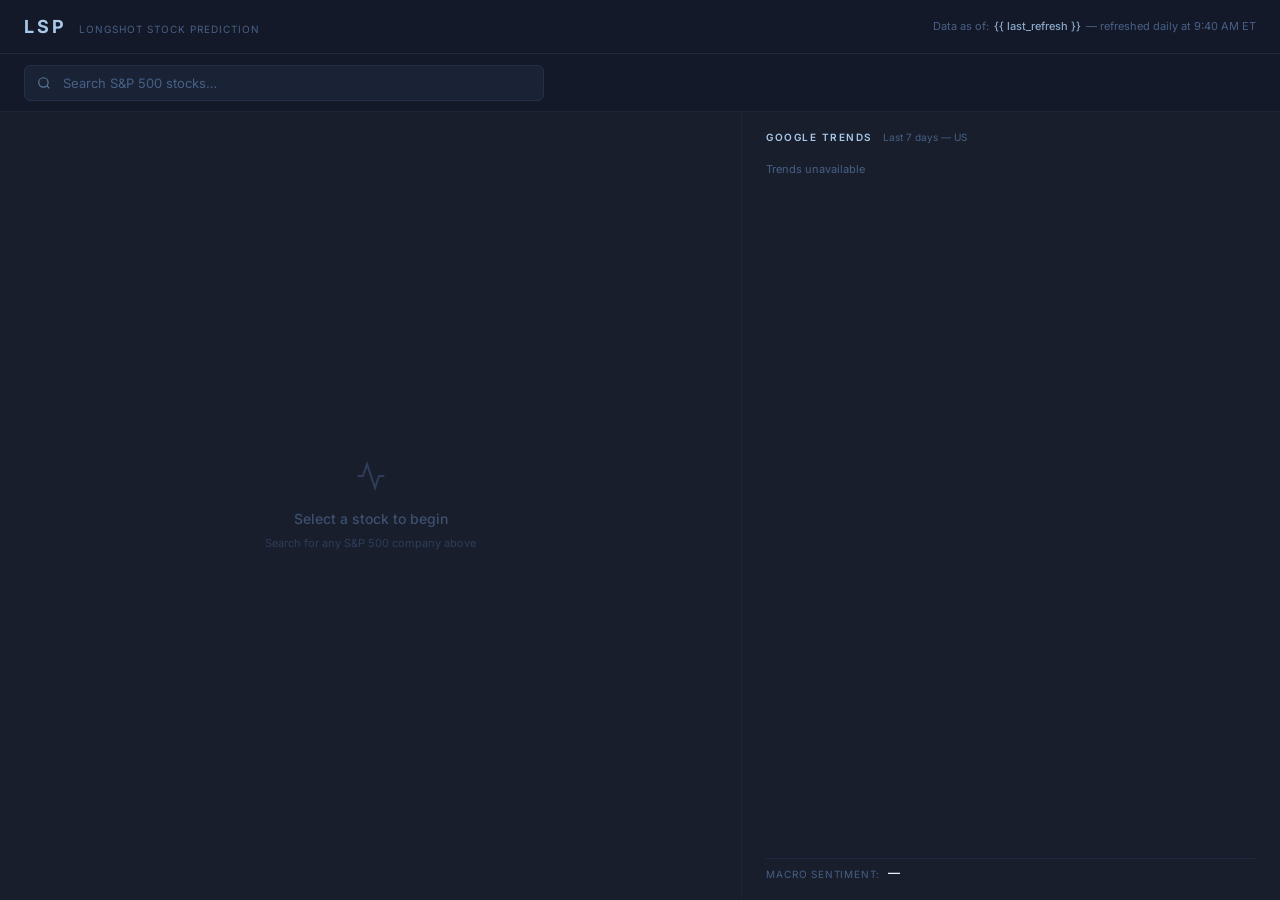
==== templates/index.html @ c3c9ccf7 "Lighten UI theme, show trend relative-frequency %, add 1-week signal lookback 1. Color scheme — repl" ====
<!DOCTYPE html>
<html lang="en">
<head>
  <meta charset="UTF-8" />
  <meta name="viewport" content="width=device-width, initial-scale=1.0" />
  <title>LSP — Longshot Stock Prediction</title>
  <link rel="preconnect" href="https://fonts.googleapis.com" />
  <link rel="preconnect" href="https://fonts.gstatic.com" crossorigin />
  <link href="https://fonts.googleapis.com/css2?family=Inter:wght@300;400;500;600;700&display=swap" rel="stylesheet" />
  <link rel="stylesheet" href="/static/css/style.css" />
</head>
<body>

  <!-- ── Header ──────────────────────────────────────────────────────────── -->
  <header class="header">
    <div class="header-left">
      <span class="logo">LSP</span>
      <span class="logo-sub">Longshot Stock Prediction</span>
    </div>
    <div class="header-right">
      <span class="refresh-label">Data as of:</span>
      <span class="refresh-time" id="refresh-time">{{ last_refresh }}</span>
      <span class="refresh-note">— refreshed daily at 9:40 AM ET</span>
    </div>
  </header>

  <!-- ── Stock Selector ──────────────────────────────────────────────────── -->
  <div class="selector-bar">
    <div class="search-wrapper" id="search-wrapper">
      <div class="search-icon">
        <svg width="14" height="14" viewBox="0 0 24 24" fill="none" stroke="currentColor" stroke-width="2">
          <circle cx="11" cy="11" r="8"/><line x1="21" y1="21" x2="16.65" y2="16.65"/>
        </svg>
      </div>
      <input
        type="text"
        id="stock-input"
        class="stock-input"
        placeholder="Search S&amp;P 500 stocks by ticker or name…"
        autocomplete="off"
        spellcheck="false"
      />
      <div class="input-spinner hidden" id="input-spinner">
        <div class="spinner-ring"></div>
      </div>
      <div class="dropdown" id="dropdown"></div>
    </div>
  </div>

  <!-- ── Main Content Grid ───────────────────────────────────────────────── -->
  <main class="content-grid">

    <!-- Left: Stock Panel -->
    <section class="stock-panel" id="stock-panel">

      <!-- Empty state -->
      <div class="empty-state" id="empty-state">
        <div class="empty-icon">
          <svg width="32" height="32" viewBox="0 0 24 24" fill="none" stroke="#2E3D5A" stroke-width="1.5">
            <polyline points="22 12 18 12 15 21 9 3 6 12 2 12"/>
          </svg>
        </div>
        <p class="empty-title">Select a stock to begin</p>
        <p class="empty-sub">Search for any S&amp;P 500 company above</p>
      </div>

      <!-- Stock data (hidden until selection) -->
      <div class="stock-data hidden" id="stock-data">

        <!-- Stock header row -->
        <div class="stock-header">
          <div class="stock-identity">
            <span class="company-name" id="company-name">—</span>
            <span class="ticker-badge" id="ticker-badge">—</span>
            <span class="sector-tag" id="sector-tag"></span>
          </div>
          <div class="price-signal-group">
            <div class="current-price" id="current-price">—</div>
            <div class="signal-badge" id="signal-badge">—</div>
          </div>
        </div>

        <!-- Score bar -->
        <div class="score-bar-row" id="score-bar-row">
          <span class="score-label">Signal Score</span>
          <div class="score-track">
            <div class="score-fill" id="score-fill"></div>
          </div>
          <span class="score-value" id="score-value">0 / 5</span>
        </div>

        <!-- Signal explanation -->
        <p class="signal-explanation" id="signal-explanation"></p>

        <!-- Divider -->
        <div class="divider"></div>

        <!-- 10 Financial Metrics grid -->
        <div class="section-label">KEY METRICS — CURRENT VALUES</div>
        <div class="metrics-grid">
          <div class="metric-card">
            <div class="metric-label">P/E Ratio</div>
            <div class="metric-value" id="m-pe">—</div>
            <div class="metric-context">Trailing 12-month earnings multiple</div>
          </div>
          <div class="metric-card">
            <div class="metric-label">EPS (TTM)</div>
            <div class="metric-value" id="m-eps">—</div>
            <div class="metric-context">Earnings per share, trailing 12 months</div>
          </div>
          <div class="metric-card">
            <div class="metric-label">Market Cap</div>
            <div class="metric-value" id="m-mktcap">—</div>
            <div class="metric-context">Total market capitalisation</div>
          </div>
          <div class="metric-card">
            <div class="metric-label">Revenue (TTM)</div>
            <div class="metric-value" id="m-revenue">—</div>
            <div class="metric-context">Total sales, trailing 12 months</div>
          </div>
          <div class="metric-card">
            <div class="metric-label">Gross Margin</div>
            <div class="metric-value" id="m-grossmargin">—</div>
            <div class="metric-context">Revenue minus cost of goods sold</div>
          </div>
          <div class="metric-card">
            <div class="metric-label">Debt / Equity</div>
            <div class="metric-value" id="m-de">—</div>
            <div class="metric-context">Total debt relative to equity; &gt;2× is high</div>
          </div>
          <div class="metric-card">
            <div class="metric-label">ROE</div>
            <div class="metric-value" id="m-roe">—</div>
            <div class="metric-context">Return on equity; &gt;15% is strong</div>
          </div>
          <div class="metric-card">
            <div class="metric-label">P/B Ratio</div>
            <div class="metric-value" id="m-pb">—</div>
            <div class="metric-context">Price relative to book value per share</div>
          </div>
          <div class="metric-card metric-wide">
            <div class="metric-label">52-Week Range <span class="metric-range-current" id="m-52w-label"></span></div>
            <div class="metric-value" id="m-52w">—</div>
            <div class="metric-range-bar"><div class="range-fill" id="m-52w-fill" style="width:0%"></div></div>
          </div>
          <div class="metric-card">
            <div class="metric-label">Dividend Yield</div>
            <div class="metric-value" id="m-divyield">—</div>
            <div class="metric-context">Annual dividend as % of share price</div>
          </div>
        </div>

        <!-- Signal detail row -->
        <div class="votes-row" id="votes-row"></div>

        <!-- Divider -->
        <div class="divider"></div>

        <!-- 1-Week Lookback -->
        <div class="section-label">1-WEEK LOOKBACK — SIGNAL VS OUTCOME</div>
        <div class="history-list" id="history-list">
          <div class="history-loading">
            <div class="spinner-ring"></div>
          </div>
        </div>

      </div>

      <!-- Loading overlay -->
      <div class="stock-loading hidden" id="stock-loading">
        <div class="spinner-ring large"></div>
        <span>Fetching market data…</span>
      </div>

    </section>

    <!-- Right: Google Trends Panel -->
    <section class="trends-panel">
      <div class="trends-header">
        <span class="trends-title">GOOGLE TRENDS</span>
        <span class="trends-window">Last 7 days — US</span>
      </div>

      <div id="trends-list">
        <!-- Skeleton placeholders while loading -->
        <div class="trend-skeleton" id="trends-skeleton">
          <div class="skeleton-row" style="--w:72%"></div>
          <div class="skeleton-row" style="--w:65%"></div>
          <div class="skeleton-row" style="--w:58%"></div>
          <div class="skeleton-row" style="--w:53%"></div>
          <div class="skeleton-row" style="--w:47%"></div>
          <div class="skeleton-row" style="--w:42%"></div>
          <div class="skeleton-row" style="--w:38%"></div>
          <div class="skeleton-row" style="--w:33%"></div>
          <div class="skeleton-row" style="--w:28%"></div>
          <div class="skeleton-row" style="--w:22%"></div>
        </div>
      </div>

      <div class="trends-footer">
        <span class="macro-label">Macro sentiment:</span>
        <span class="macro-vote" id="macro-vote">—</span>
      </div>
    </section>

  </main>

  <script src="/static/js/app.js"></script>
</body>
</html>
---- static/css/style.css ----
/* ═══════════════════════════════════════════════════════════════════════════
   LSP — Longshot Stock Prediction
   Design: Bloomberg meets Apple — elegant, minimal, professional
   Palette: #181E2C (bg) · #E8F0FA (text) · #A8C8E8 (accent)
   ═══════════════════════════════════════════════════════════════════════════ */

/* ── Reset & Base ─────────────────────────────────────────────────────────── */
*, *::before, *::after { box-sizing: border-box; margin: 0; padding: 0; }

html, body {
  height: 100%;
  overflow: hidden;
  background: #181E2C;
  color: #E8F0FA;
  font-family: 'Inter', -apple-system, BlinkMacSystemFont, 'Segoe UI', sans-serif;
  font-size: 13px;
  line-height: 1.4;
  -webkit-font-smoothing: antialiased;
}

/* ── Layout shell ─────────────────────────────────────────────────────────── */
body {
  display: flex;
  flex-direction: column;
}

/* ── Header ───────────────────────────────────────────────────────────────── */
.header {
  flex-shrink: 0;
  height: 54px;
  background: #141929;
  border-bottom: 1px solid #202A40;
  display: flex;
  align-items: center;
  justify-content: space-between;
  padding: 0 24px;
  z-index: 100;
}

.header-left {
  display: flex;
  align-items: baseline;
  gap: 12px;
}

.logo {
  font-size: 18px;
  font-weight: 700;
  color: #A8C8E8;
  letter-spacing: 3px;
  text-transform: uppercase;
}

.logo-sub {
  font-size: 10px;
  font-weight: 400;
  color: #476085;
  letter-spacing: 1px;
  text-transform: uppercase;
}

.header-right {
  display: flex;
  align-items: center;
  gap: 5px;
  font-size: 11px;
  color: #5A7898;
}

.refresh-label { color: #476085; }
.refresh-time  { color: #8AA8C8; font-weight: 500; }
.refresh-note  { color: #476085; }

/* ── Selector bar ─────────────────────────────────────────────────────────── */
.selector-bar {
  flex-shrink: 0;
  height: 58px;
  background: #141929;
  border-bottom: 1px solid #1C2538;
  display: flex;
  align-items: center;
  padding: 0 24px;
}

/* ── Search / dropdown ────────────────────────────────────────────────────── */
.search-wrapper {
  position: relative;
  width: 100%;
  max-width: 520px;
}

.search-icon {
  position: absolute;
  left: 13px;
  top: 50%;
  transform: translateY(-50%);
  color: #5A7898;
  pointer-events: none;
  display: flex;
}

.stock-input {
  width: 100%;
  height: 36px;
  background: #1A2236;
  border: 1px solid #252F47;
  border-radius: 6px;
  color: #E8F0FA;
  font-family: inherit;
  font-size: 13px;
  padding: 0 40px 0 38px;
  outline: none;
  transition: border-color 0.15s;
}

.stock-input::placeholder { color: #476085; }
.stock-input:focus { border-color: #A8C8E8; }

.input-spinner {
  position: absolute;
  right: 12px;
  top: 50%;
  transform: translateY(-50%);
}

.dropdown {
  position: absolute;
  top: calc(100% + 4px);
  left: 0;
  right: 0;
  background: #1A2236;
  border: 1px solid #252F47;
  border-radius: 6px;
  max-height: 280px;
  overflow-y: auto;
  z-index: 200;
  box-shadow: 0 8px 32px rgba(0, 0, 0, 0.5);
}

.dropdown:empty { display: none; }

.dropdown-item {
  display: flex;
  align-items: center;
  gap: 12px;
  padding: 10px 14px;
  cursor: pointer;
  transition: background 0.1s;
}

.dropdown-item:hover,
.dropdown-item.focused { background: #202A42; }

.dropdown-ticker {
  font-size: 12px;
  font-weight: 600;
  color: #A8C8E8;
  width: 52px;
  flex-shrink: 0;
  font-family: 'SF Mono', 'Fira Code', monospace;
}

.dropdown-company {
  font-size: 12px;
  color: #A0BEDB;
  white-space: nowrap;
  overflow: hidden;
  text-overflow: ellipsis;
}

.dropdown-sector {
  margin-left: auto;
  font-size: 10px;
  color: #5A7898;
  white-space: nowrap;
  flex-shrink: 0;
}

.dropdown-no-results {
  padding: 14px;
  color: #5A7898;
  font-size: 12px;
  text-align: center;
}

/* ── Content grid ─────────────────────────────────────────────────────────── */
.content-grid {
  flex: 1;
  display: grid;
  grid-template-columns: 58fr 42fr;
  overflow: hidden;
  min-height: 0;
}

/* ── Stock panel ──────────────────────────────────────────────────────────── */
.stock-panel {
  border-right: 1px solid #1C2538;
  padding: 18px 24px;
  display: flex;
  flex-direction: column;
  gap: 14px;
  overflow: hidden;
  position: relative;
}

/* Empty state */
.empty-state {
  flex: 1;
  display: flex;
  flex-direction: column;
  align-items: center;
  justify-content: center;
  gap: 8px;
  color: #2E3D5A;
}

.empty-icon { margin-bottom: 4px; }

.empty-title {
  font-size: 14px;
  font-weight: 500;
  color: #3D5070;
}

.empty-sub {
  font-size: 11px;
  color: #2E3D5A;
}

/* Stock data — scrollable so history fits */
.stock-data {
  display: flex;
  flex-direction: column;
  gap: 14px;
  flex: 1;
  min-height: 0;
  overflow-y: auto;
  padding-right: 4px;
}

/* Stock header */
.stock-header {
  display: flex;
  align-items: flex-start;
  justify-content: space-between;
  gap: 16px;
}

.stock-identity {
  display: flex;
  align-items: center;
  gap: 10px;
  flex-wrap: wrap;
}

.company-name {
  font-size: 15px;
  font-weight: 600;
  color: #E8F0FA;
}

.ticker-badge {
  font-size: 11px;
  font-weight: 600;
  font-family: 'SF Mono', 'Fira Code', monospace;
  color: #A8C8E8;
  background: rgba(168, 200, 232, 0.12);
  border: 1px solid rgba(168, 200, 232, 0.25);
  padding: 2px 8px;
  border-radius: 3px;
  letter-spacing: 0.5px;
}

.sector-tag {
  font-size: 10px;
  color: #5A7898;
  text-transform: uppercase;
  letter-spacing: 0.5px;
}

.price-signal-group {
  display: flex;
  flex-direction: column;
  align-items: flex-end;
  gap: 8px;
  flex-shrink: 0;
}

.current-price {
  font-size: 22px;
  font-weight: 300;
  color: #E8F0FA;
  letter-spacing: -0.5px;
  font-variant-numeric: tabular-nums;
}

/* Signal badge — the hero element */
.signal-badge {
  display: inline-block;
  padding: 6px 22px;
  border-radius: 4px;
  font-size: 15px;
  font-weight: 700;
  letter-spacing: 2px;
  text-transform: uppercase;
  min-width: 90px;
  text-align: center;
  transition: background 0.2s, color 0.2s;
}

.signal-buy  { background: #00C853; color: #0A0A0A; }
.signal-hold { background: #FFB300; color: #0A0A0A; }
.signal-sell { background: #FF1744; color: #FFFFFF; }
.signal-none { background: #252F47; color: #6A8AAA; }

/* Score bar */
.score-bar-row {
  display: flex;
  align-items: center;
  gap: 10px;
}

.score-label {
  font-size: 10px;
  text-transform: uppercase;
  letter-spacing: 0.8px;
  color: #5A7898;
  flex-shrink: 0;
  width: 84px;
}

.score-track {
  flex: 1;
  height: 4px;
  background: #202A42;
  border-radius: 2px;
  overflow: hidden;
}

.score-fill {
  height: 100%;
  border-radius: 2px;
  width: 0%;
  transition: width 0.5s ease, background 0.3s;
}

.score-value {
  font-size: 11px;
  color: #6A8AAA;
  font-variant-numeric: tabular-nums;
  width: 36px;
  text-align: right;
}

/* Signal explanation */
.signal-explanation {
  font-size: 11px;
  color: #8AA8C8;
  line-height: 1.65;
  padding: 9px 12px;
  background: #141929;
  border: 1px solid #1C2840;
  border-radius: 5px;
  font-style: italic;
}

.signal-explanation:empty { display: none; }

/* Divider */
.divider {
  height: 1px;
  background: #1E2840;
}

/* Section label */
.section-label {
  font-size: 9px;
  font-weight: 600;
  letter-spacing: 1.5px;
  color: #476085;
  text-transform: uppercase;
}

/* Metrics grid */
.metrics-grid {
  display: grid;
  grid-template-columns: 1fr 1fr;
  gap: 6px;
}

.metric-card {
  background: #1C2438;
  border: 1px solid #252F47;
  border-radius: 5px;
  padding: 9px 12px;
  transition: border-color 0.15s;
}

.metric-card:hover { border-color: #2E3D58; }

.metric-wide {
  grid-column: span 1;
}

.metric-label {
  font-size: 9px;
  text-transform: uppercase;
  letter-spacing: 0.8px;
  color: #5A7898;
  margin-bottom: 3px;
}

.metric-value {
  font-size: 14px;
  font-weight: 500;
  color: #D4E4F5;
  font-variant-numeric: tabular-nums;
}

.metric-value.positive { color: #00C853; }
.metric-value.negative { color: #FF4444; }
.metric-value.na       { color: #3D5070; font-weight: 400; }

.metric-context {
  font-size: 9px;
  color: #354A66;
  margin-top: 3px;
  line-height: 1.3;
}

.metric-range-current {
  font-size: 9px;
  color: #A8C8E8;
  font-weight: 400;
  letter-spacing: 0;
  margin-left: 4px;
  text-transform: none;
}

/* 52-week range mini bar */
.metric-range-bar {
  height: 3px;
  background: #1E2840;
  border-radius: 2px;
  margin-top: 6px;
  position: relative;
  overflow: visible;
}

.range-fill {
  height: 3px;
  background: linear-gradient(to right, #2A4A6A, #A8C8E8);
  border-radius: 2px;
  width: 0%;
  transition: width 0.6s ease;
  position: relative;
}

.range-fill::after {
  content: '';
  position: absolute;
  right: -4px;
  top: -3px;
  width: 9px;
  height: 9px;
  background: #A8C8E8;
  border-radius: 50%;
  box-shadow: 0 0 4px rgba(168, 200, 232, 0.5);
}

/* Votes row */
.votes-row {
  display: flex;
  gap: 8px;
  flex-wrap: wrap;
  margin-top: -4px;
}

.vote-chip {
  font-size: 10px;
  padding: 3px 9px;
  border-radius: 20px;
  border: 1px solid;
  font-weight: 500;
  letter-spacing: 0.3px;
}

.vote-up   { color: #00C853; border-color: rgba(0,200,83,0.3);  background: rgba(0,200,83,0.06);  }
.vote-down { color: #FF4444; border-color: rgba(255,68,68,0.3); background: rgba(255,68,68,0.06); }
.vote-flat { color: #5A7898; border-color: #252F47;             background: #1C2438;               }

/* Stock loading overlay */
.stock-loading {
  position: absolute;
  inset: 0;
  background: rgba(24,30,44,0.88);
  display: flex;
  flex-direction: column;
  align-items: center;
  justify-content: center;
  gap: 12px;
  font-size: 12px;
  color: #5A7898;
  z-index: 10;
}

/* ── 1-Week Lookback ──────────────────────────────────────────────────────── */
.history-list {
  display: flex;
  flex-direction: column;
  gap: 4px;
}

.history-item {
  display: flex;
  align-items: center;
  gap: 10px;
  padding: 7px 11px;
  background: #1C2438;
  border: 1px solid #252F47;
  border-radius: 4px;
  font-size: 11px;
}

.hist-date {
  color: #7A9ABB;
  width: 96px;
  flex-shrink: 0;
  font-variant-numeric: tabular-nums;
}

.hist-signal {
  font-size: 9px;
  font-weight: 700;
  letter-spacing: 1px;
  padding: 2px 7px;
  border-radius: 3px;
  width: 44px;
  text-align: center;
  flex-shrink: 0;
}

.hist-return {
  font-variant-numeric: tabular-nums;
  font-size: 11px;
  width: 58px;
  text-align: right;
  flex-shrink: 0;
}

.hist-result {
  margin-left: auto;
  font-size: 10px;
  font-weight: 600;
  padding: 2px 8px;
  border-radius: 3px;
  white-space: nowrap;
}

.hist-result.win  { color: #00C853; background: rgba(0,200,83,0.08); }
.hist-result.loss { color: #FF4444; background: rgba(255,68,68,0.08); }
.hist-result.hold { color: #5A7898; }

.history-empty {
  color: #476085;
  font-size: 11px;
  padding: 6px 0;
  text-align: center;
}

.history-loading {
  display: flex;
  justify-content: center;
  padding: 14px;
}

/* ── Google Trends panel ──────────────────────────────────────────────────── */
.trends-panel {
  display: flex;
  flex-direction: column;
  padding: 18px 24px;
  overflow: hidden;
  gap: 10px;
}

.trends-header {
  display: flex;
  align-items: baseline;
  gap: 10px;
  flex-shrink: 0;
}

.trends-title {
  font-size: 10px;
  font-weight: 600;
  letter-spacing: 1.5px;
  color: #A8C8E8;
  text-transform: uppercase;
}

.trends-window {
  font-size: 10px;
  color: #476085;
}

#trends-list {
  flex: 1;
  display: flex;
  flex-direction: column;
  gap: 6px;
  overflow: hidden;
}

.trend-item {
  display: flex;
  align-items: center;
  gap: 10px;
  flex-shrink: 0;
}

.trend-rank {
  font-size: 10px;
  color: #476085;
  width: 14px;
  text-align: right;
  flex-shrink: 0;
  font-variant-numeric: tabular-nums;
}

.trend-term {
  font-size: 12px;
  color: #AABEDB;
  width: 130px;
  flex-shrink: 0;
  white-space: nowrap;
  overflow: hidden;
  text-overflow: ellipsis;
}

.trend-bar-wrap {
  flex: 1;
  height: 3px;
  background: #1E2840;
  border-radius: 2px;
  overflow: hidden;
}

.trend-bar {
  height: 100%;
  background: #A8C8E8;
  border-radius: 2px;
  width: 0%;
  transition: width 0.7s cubic-bezier(0.4, 0, 0.2, 1);
}

/* Color-code high-scoring terms */
.trend-bar.high   { background: #A8C8E8; }
.trend-bar.medium { background: #7AA8C8; }
.trend-bar.low    { background: #3A5A7A; }

.trend-badge {
  font-size: 8px;
  font-weight: 700;
  letter-spacing: 0.5px;
  padding: 2px 5px;
  border-radius: 3px;
  flex-shrink: 0;
  text-transform: uppercase;
  width: 28px;
  text-align: center;
}

.trend-badge.hot {
  background: rgba(0, 200, 83, 0.12);
  color: #00C853;
  border: 1px solid rgba(0, 200, 83, 0.25);
}

.trend-badge.warm {
  background: transparent;
  color: #5A7898;
  border: 1px solid transparent;
}

.trend-badge.not {
  background: #1C2438;
  color: #354A66;
  border: 1px solid #252F47;
}

.trend-score {
  font-size: 11px;
  color: #5A7898;
  width: 34px;
  text-align: right;
  flex-shrink: 0;
  font-variant-numeric: tabular-nums;
}

.trends-footer {
  display: flex;
  align-items: center;
  gap: 8px;
  padding-top: 6px;
  border-top: 1px solid #1E2840;
  flex-shrink: 0;
}

.macro-label {
  font-size: 10px;
  text-transform: uppercase;
  letter-spacing: 0.8px;
  color: #476085;
}

.macro-vote {
  font-size: 12px;
  font-weight: 600;
  letter-spacing: 0.5px;
}

.macro-vote.bullish { color: #00C853; }
.macro-vote.bearish { color: #FF4444; }
.macro-vote.neutral { color: #6A8AAA; }

/* ── Skeleton loaders ─────────────────────────────────────────────────────── */
.trend-skeleton {
  display: flex;
  flex-direction: column;
  gap: 10px;
}

.skeleton-row {
  height: 12px;
  background: linear-gradient(90deg, #1C2438 25%, #252F47 50%, #1C2438 75%);
  background-size: 200% 100%;
  border-radius: 2px;
  width: var(--w, 60%);
  animation: shimmer 1.5s infinite;
}

@keyframes shimmer {
  0%   { background-position: 200% 0; }
  100% { background-position: -200% 0; }
}

/* ── Spinner ──────────────────────────────────────────────────────────────── */
.spinner-ring {
  width: 14px;
  height: 14px;
  border: 2px solid #252F47;
  border-top-color: #A8C8E8;
  border-radius: 50%;
  animation: spin 0.7s linear infinite;
}

.spinner-ring.large {
  width: 28px;
  height: 28px;
  border-width: 2.5px;
}

@keyframes spin {
  to { transform: rotate(360deg); }
}

/* ── Utility ──────────────────────────────────────────────────────────────── */
.hidden { display: none !important; }

/* Colour helpers used in JS */
.positive { color: #00C853; }
.negative { color: #FF4444; }

/* ── Scrollbar styling ────────────────────────────────────────────────────── */
::-webkit-scrollbar { width: 4px; }
::-webkit-scrollbar-track { background: transparent; }
::-webkit-scrollbar-thumb { background: #252F47; border-radius: 2px; }
::-webkit-scrollbar-thumb:hover { background: #2E3D58; }

/* ── Responsive (tablet / narrow) ────────────────────────────────────────── */
@media (max-width: 900px) {
  html, body { overflow: auto; }

  .content-grid {
    grid-template-columns: 1fr;
    overflow: visible;
  }

  .stock-panel { border-right: none; border-bottom: 1px solid #1C2538; }

  .header-right .refresh-note { display: none; }
  .logo-sub { display: none; }
}
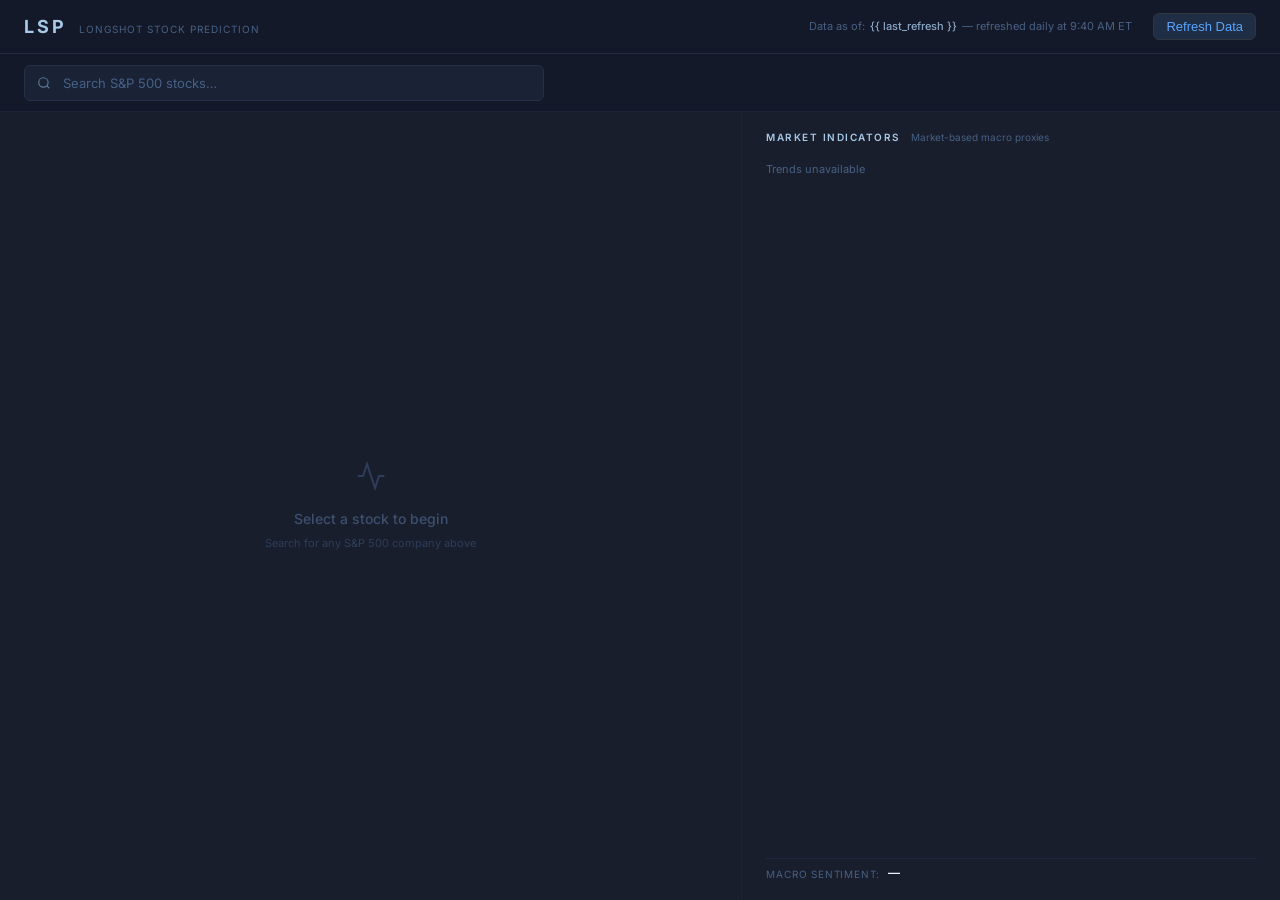
==== commit 4a7bb4e0: "Replace pytrends with yfinance market proxies for macro indicators pytrends is blocked by Google on " ====
--- a/templates/index.html
+++ b/templates/index.html
@@ -21,6 +21,7 @@
       <span class="refresh-label">Data as of:</span>
       <span class="refresh-time" id="refresh-time">{{ last_refresh }}</span>
       <span class="refresh-note">— refreshed daily at 9:40 AM ET</span>
+      <button id="refresh-btn" onclick="triggerRefresh()" style="margin-left:16px;padding:5px 12px;background:#1f2d45;color:#58a6ff;border:1px solid #30363d;border-radius:6px;cursor:pointer;font-size:13px;">Refresh Data</button>
     </div>
   </header>
 
@@ -177,8 +178,8 @@
     <!-- Right: Google Trends Panel -->
     <section class="trends-panel">
       <div class="trends-header">
-        <span class="trends-title">GOOGLE TRENDS</span>
-        <span class="trends-window">Last 7 days — US</span>
+        <span class="trends-title">MARKET INDICATORS</span>
+        <span class="trends-window">Market-based macro proxies</span>
       </div>
 
       <div id="trends-list">
@@ -206,5 +207,21 @@
   </main>
 
   <script src="/static/js/app.js"></script>
+  <script>
+    async function triggerRefresh() {
+      const btn = document.getElementById("refresh-btn");
+      btn.disabled = true;
+      btn.innerText = "Refreshing…";
+      try {
+        const r = await fetch("/api/refresh", { method: "POST" });
+        const data = await r.json();
+        btn.innerText = "Started! (takes ~2 min)";
+        setTimeout(() => { btn.disabled = false; btn.innerText = "Refresh Data"; }, 10000);
+      } catch (e) {
+        btn.innerText = "Error — try again";
+        setTimeout(() => { btn.disabled = false; btn.innerText = "Refresh Data"; }, 3000);
+      }
+    }
+  </script>
 </body>
 </html>
--- a/static/css/style.css
+++ b/static/css/style.css
@@ -511,6 +511,45 @@
   gap: 4px;
 }
 
+/* Column header row */
+.history-header {
+  display: flex;
+  align-items: center;
+  gap: 10px;
+  padding: 0 11px 6px 11px;
+  border-bottom: 1px solid #252F47;
+  margin-bottom: 2px;
+}
+
+.history-header .hist-date,
+.history-header .hist-signal-hdr,
+.history-header .hist-return-hdr,
+.history-header .hist-result-hdr {
+  font-size: 8px;
+  font-weight: 700;
+  letter-spacing: 1px;
+  color: #476085;
+  text-transform: uppercase;
+}
+
+.hist-signal-hdr {
+  width: 44px;
+  flex-shrink: 0;
+  text-align: center;
+}
+
+.hist-return-hdr {
+  width: 58px;
+  flex-shrink: 0;
+  text-align: right;
+}
+
+.hist-result-hdr {
+  margin-left: auto;
+  white-space: nowrap;
+}
+
+/* Data rows */
 .history-item {
   display: flex;
   align-items: center;
@@ -561,6 +600,27 @@
 .hist-result.loss { color: #FF4444; background: rgba(255,68,68,0.08); }
 .hist-result.hold { color: #5A7898; }
 
+/* Summary row */
+.history-summary {
+  display: flex;
+  align-items: center;
+  justify-content: space-between;
+  gap: 10px;
+  padding: 7px 11px;
+  margin-top: 2px;
+  background: #141929;
+  border: 1px solid #1C2840;
+  border-radius: 4px;
+}
+
+.history-summary-label {
+  font-size: 9px;
+  font-weight: 600;
+  letter-spacing: 0.5px;
+  color: #5A7898;
+  text-transform: uppercase;
+}
+
 .history-empty {
   color: #476085;
   font-size: 11px;
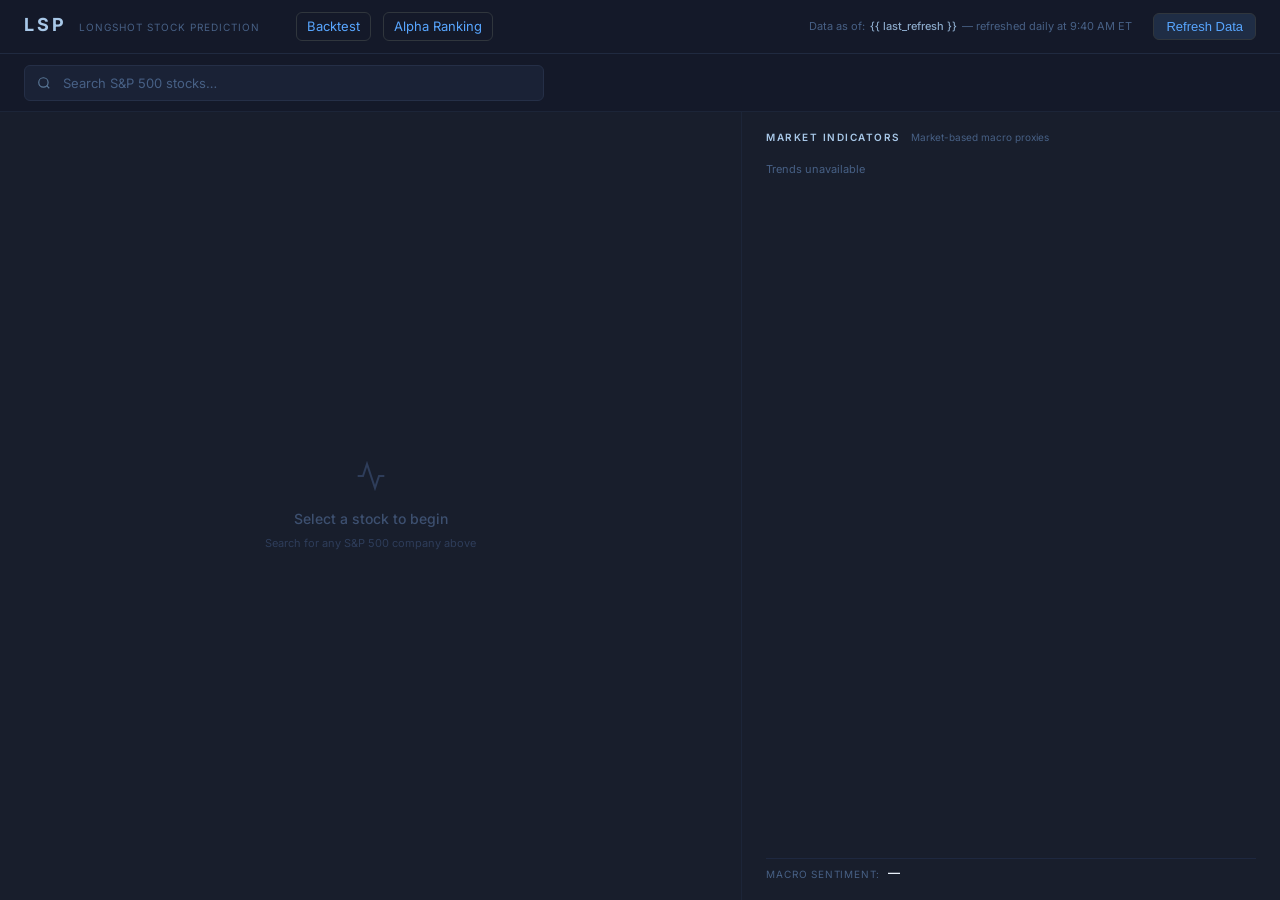
==== commit b752e645: "Add navigation links to backtest and drilldown pages - Header nav: Backtest and Alpha Ranking links " ====
--- a/templates/index.html
+++ b/templates/index.html
@@ -16,6 +16,10 @@
     <div class="header-left">
       <span class="logo">LSP</span>
       <span class="logo-sub">Longshot Stock Prediction</span>
+      <nav style="margin-left:24px;display:flex;gap:12px;align-items:center;">
+        <a href="/backtest" style="color:#58a6ff;font-size:13px;text-decoration:none;padding:4px 10px;border:1px solid #30363d;border-radius:6px;">Backtest</a>
+        <a href="/api/alpha" target="_blank" style="color:#58a6ff;font-size:13px;text-decoration:none;padding:4px 10px;border:1px solid #30363d;border-radius:6px;">Alpha Ranking</a>
+      </nav>
     </div>
     <div class="header-right">
       <span class="refresh-label">Data as of:</span>
@@ -153,6 +157,9 @@
 
         <!-- Signal detail row -->
         <div class="votes-row" id="votes-row"></div>
+
+        <!-- Depth links -->
+        <div id="depth-links" style="margin-top:10px;"></div>
 
         <!-- Divider -->
         <div class="divider"></div>
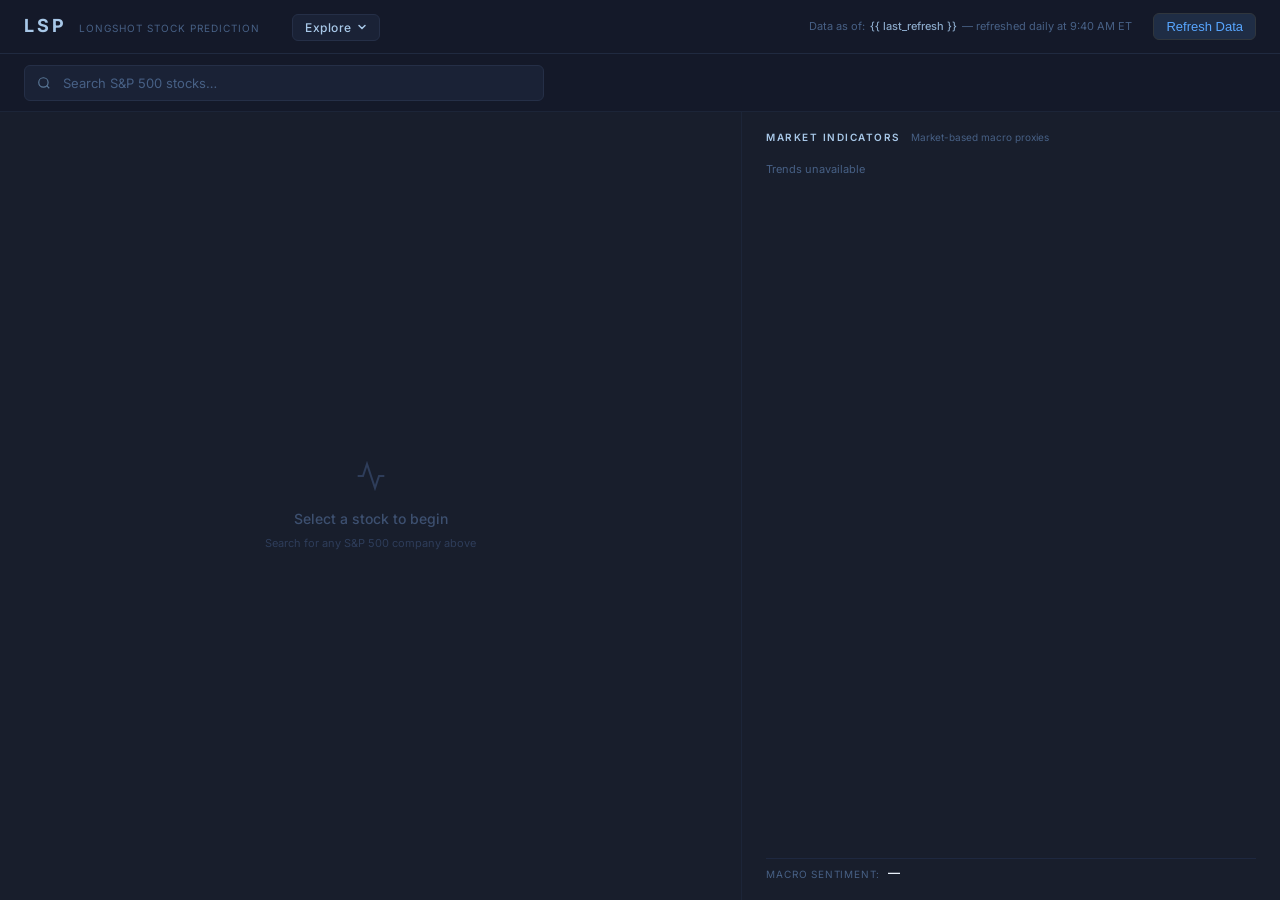
==== commit 5cdddc2e: "Replace nav links with Explore dropdown menu Backtest and Alpha Ranking now live under a styled drop" ====
--- a/templates/index.html
+++ b/templates/index.html
@@ -16,10 +16,30 @@
     <div class="header-left">
       <span class="logo">LSP</span>
       <span class="logo-sub">Longshot Stock Prediction</span>
-      <nav style="margin-left:24px;display:flex;gap:12px;align-items:center;">
-        <a href="/backtest" style="color:#58a6ff;font-size:13px;text-decoration:none;padding:4px 10px;border:1px solid #30363d;border-radius:6px;">Backtest</a>
-        <a href="/api/alpha" target="_blank" style="color:#58a6ff;font-size:13px;text-decoration:none;padding:4px 10px;border:1px solid #30363d;border-radius:6px;">Alpha Ranking</a>
-      </nav>
+      <div class="nav-dropdown" id="nav-dropdown">
+        <button class="nav-dropdown-btn" id="nav-dropdown-btn">
+          Explore
+          <svg width="10" height="10" viewBox="0 0 10 10" fill="none" style="margin-left:5px;">
+            <path d="M2 3.5L5 6.5L8 3.5" stroke="currentColor" stroke-width="1.5" stroke-linecap="round"/>
+          </svg>
+        </button>
+        <div class="nav-dropdown-menu" id="nav-dropdown-menu">
+          <a href="/backtest" class="nav-dropdown-item">
+            <span class="nav-item-icon">📈</span>
+            <span>
+              <div class="nav-item-title">Backtest</div>
+              <div class="nav-item-sub">1mo · 1yr · 5yr signal replay</div>
+            </span>
+          </a>
+          <a href="/api/alpha" target="_blank" class="nav-dropdown-item">
+            <span class="nav-item-icon">🏆</span>
+            <span>
+              <div class="nav-item-title">Alpha Ranking</div>
+              <div class="nav-item-sub">Top &amp; bottom 10 by 12-month alpha</div>
+            </span>
+          </a>
+        </div>
+      </div>
     </div>
     <div class="header-right">
       <span class="refresh-label">Data as of:</span>
@@ -215,6 +235,14 @@
 
   <script src="/static/js/app.js"></script>
   <script>
+    // Nav dropdown toggle
+    const navDropdown = document.getElementById('nav-dropdown');
+    document.getElementById('nav-dropdown-btn').addEventListener('click', (e) => {
+      e.stopPropagation();
+      navDropdown.classList.toggle('open');
+    });
+    document.addEventListener('click', () => navDropdown.classList.remove('open'));
+
     async function triggerRefresh() {
       const btn = document.getElementById("refresh-btn");
       btn.disabled = true;
--- a/static/css/style.css
+++ b/static/css/style.css
@@ -70,6 +70,79 @@
 .refresh-label { color: #476085; }
 .refresh-time  { color: #8AA8C8; font-weight: 500; }
 .refresh-note  { color: #476085; }
+
+/* ── Nav dropdown ─────────────────────────────────────────────────────────── */
+.nav-dropdown {
+  position: relative;
+  margin-left: 20px;
+}
+
+.nav-dropdown-btn {
+  display: flex;
+  align-items: center;
+  background: #1A2236;
+  border: 1px solid #252F47;
+  border-radius: 6px;
+  color: #A8C8E8;
+  font-family: inherit;
+  font-size: 12px;
+  font-weight: 500;
+  padding: 5px 12px;
+  cursor: pointer;
+  letter-spacing: 0.5px;
+  transition: border-color 0.15s, background 0.15s;
+  white-space: nowrap;
+}
+
+.nav-dropdown-btn:hover,
+.nav-dropdown.open .nav-dropdown-btn {
+  border-color: #A8C8E8;
+  background: #202A42;
+}
+
+.nav-dropdown-menu {
+  display: none;
+  position: absolute;
+  top: calc(100% + 6px);
+  left: 0;
+  min-width: 220px;
+  background: #1A2236;
+  border: 1px solid #252F47;
+  border-radius: 8px;
+  box-shadow: 0 8px 32px rgba(0,0,0,0.5);
+  z-index: 300;
+  overflow: hidden;
+}
+
+.nav-dropdown.open .nav-dropdown-menu {
+  display: block;
+}
+
+.nav-dropdown-item {
+  display: flex;
+  align-items: center;
+  gap: 12px;
+  padding: 12px 16px;
+  text-decoration: none;
+  color: #D4E4F5;
+  transition: background 0.1s;
+}
+
+.nav-dropdown-item:hover { background: #202A42; }
+
+.nav-item-icon { font-size: 18px; flex-shrink: 0; }
+
+.nav-item-title {
+  font-size: 13px;
+  font-weight: 500;
+  color: #E8F0FA;
+}
+
+.nav-item-sub {
+  font-size: 10px;
+  color: #5A7898;
+  margin-top: 2px;
+}
 
 /* ── Selector bar ─────────────────────────────────────────────────────────── */
 .selector-bar {
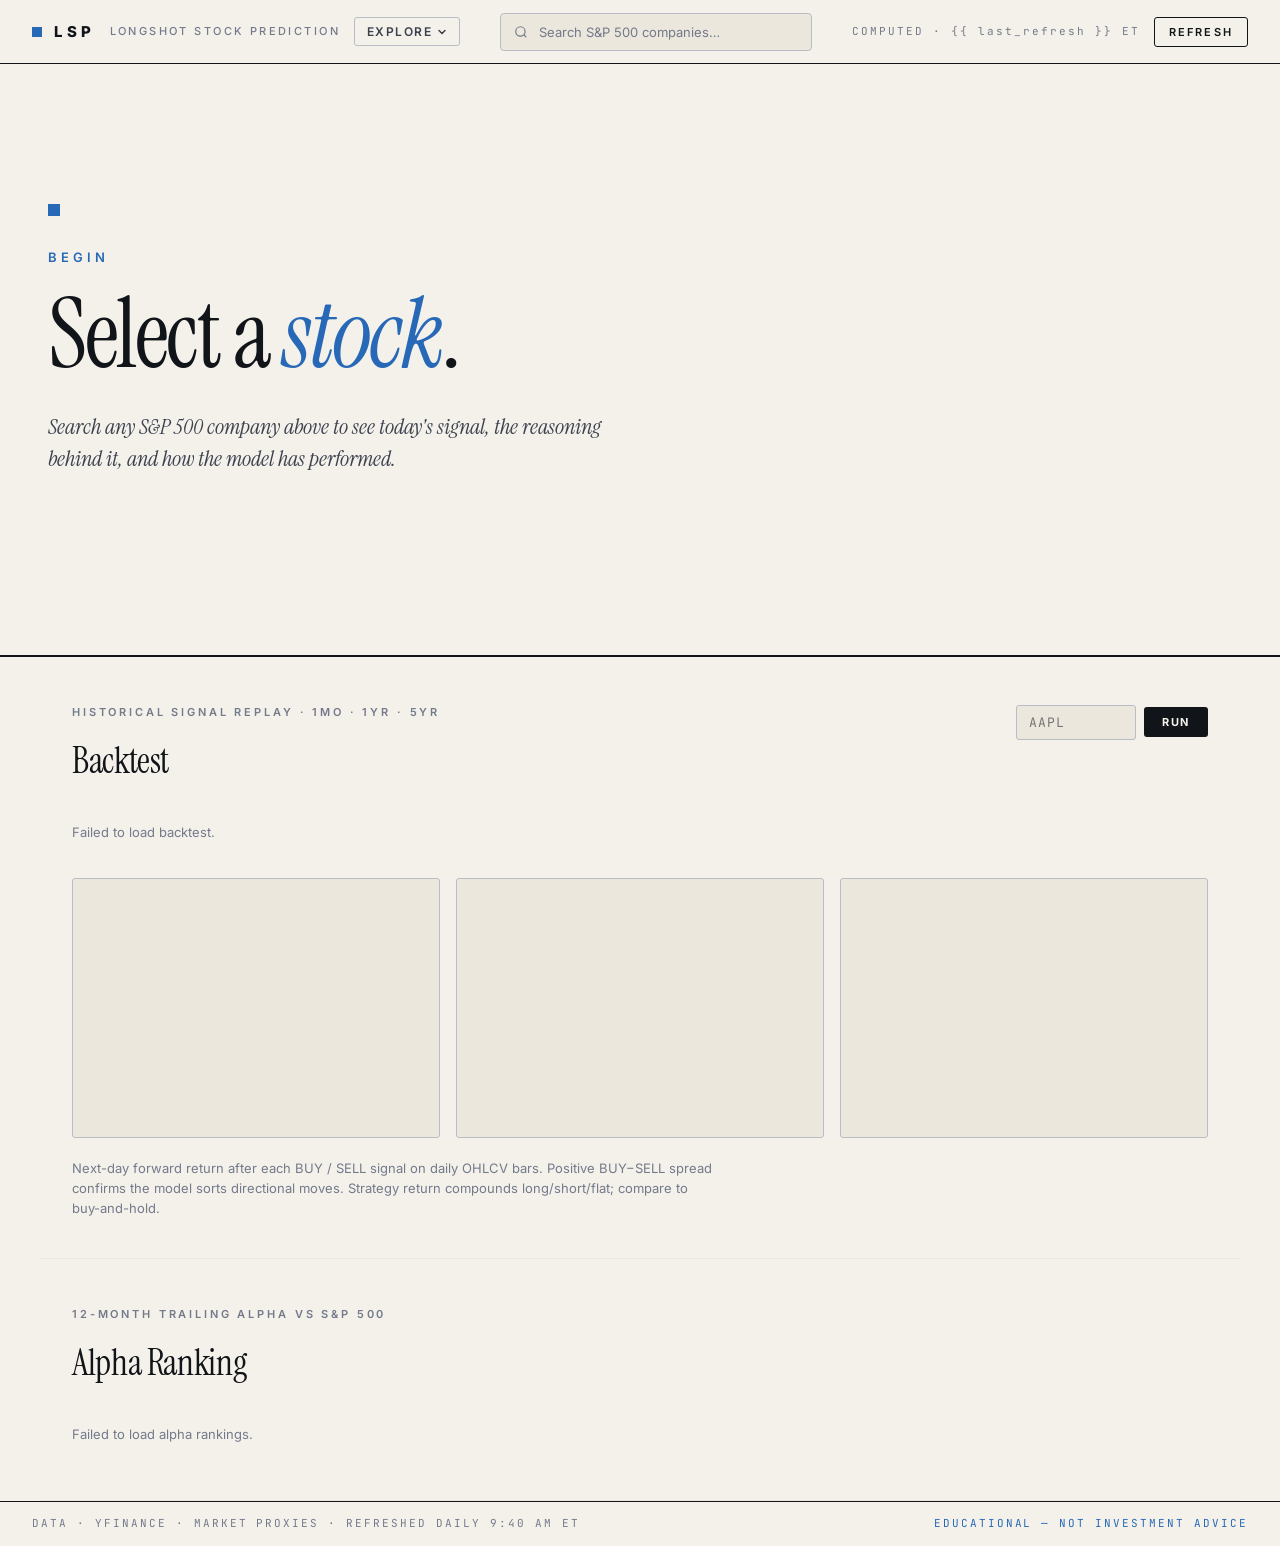
==== commit 62d9eaf0: "Fix score display and add visual score bar (-8 to +8) - Score denominator corrected: '/ 5' -> '/ 8' " ====
--- a/templates/index.html
+++ b/templates/index.html
@@ -6,14 +6,14 @@
   <title>LSP — Longshot Stock Prediction</title>
   <link rel="preconnect" href="https://fonts.googleapis.com" />
   <link rel="preconnect" href="https://fonts.gstatic.com" crossorigin />
-  <link href="https://fonts.googleapis.com/css2?family=Inter:wght@300;400;500;600;700&display=swap" rel="stylesheet" />
+  <link href="https://fonts.googleapis.com/css2?family=Instrument+Serif:ital@0;1&family=Inter:wght@400;500;600;700;800&family=JetBrains+Mono:wght@400;500;600&display=swap" rel="stylesheet" />
   <link rel="stylesheet" href="/static/css/style.css" />
+  <script src="https://cdn.plot.ly/plotly-2.32.0.min.js"></script>
 </head>
 <body>
 
-  <!-- ── Header ──────────────────────────────────────────────────────────── -->
-  <header class="header">
-    <div class="header-left">
+  <header class="topbar">
+    <div class="topbar-left">
       <span class="logo">LSP</span>
       <span class="logo-sub">Longshot Stock Prediction</span>
       <div class="nav-dropdown" id="nav-dropdown">
@@ -31,7 +31,7 @@
               <div class="nav-item-sub">1mo · 1yr · 5yr signal replay</div>
             </span>
           </a>
-          <a href="/api/alpha" target="_blank" class="nav-dropdown-item">
+          <a href="/alpha" class="nav-dropdown-item">
             <span class="nav-item-icon">🏆</span>
             <span>
               <div class="nav-item-title">Alpha Ranking</div>
@@ -41,197 +41,225 @@
         </div>
       </div>
     </div>
-    <div class="header-right">
-      <span class="refresh-label">Data as of:</span>
-      <span class="refresh-time" id="refresh-time">{{ last_refresh }}</span>
-      <span class="refresh-note">— refreshed daily at 9:40 AM ET</span>
-      <button id="refresh-btn" onclick="triggerRefresh()" style="margin-left:16px;padding:5px 12px;background:#1f2d45;color:#58a6ff;border:1px solid #30363d;border-radius:6px;cursor:pointer;font-size:13px;">Refresh Data</button>
+    <div class="topbar-search" id="search-wrapper">
+      <svg class="search-icon" width="14" height="14" viewBox="0 0 24 24" fill="none" stroke="currentColor" stroke-width="2">
+        <circle cx="11" cy="11" r="8"/><line x1="21" y1="21" x2="16.65" y2="16.65"/>
+      </svg>
+      <input type="text" id="stock-input" class="stock-input" placeholder="Search S&amp;P 500 companies…" autocomplete="off" spellcheck="false" />
+      <div class="input-spinner hidden" id="input-spinner"><div class="spinner-ring"></div></div>
+      <div class="dropdown" id="dropdown"></div>
+    </div>
+    <div class="topbar-right">
+      <span class="refresh-stamp">COMPUTED · <span id="refresh-time">{{ last_refresh }}</span> ET</span>
+      <button id="refresh-btn" class="refresh-btn" onclick="triggerRefresh()">Refresh</button>
     </div>
   </header>
 
-  <!-- ── Stock Selector ──────────────────────────────────────────────────── -->
-  <div class="selector-bar">
-    <div class="search-wrapper" id="search-wrapper">
-      <div class="search-icon">
-        <svg width="14" height="14" viewBox="0 0 24 24" fill="none" stroke="currentColor" stroke-width="2">
-          <circle cx="11" cy="11" r="8"/><line x1="21" y1="21" x2="16.65" y2="16.65"/>
-        </svg>
-      </div>
-      <input
-        type="text"
-        id="stock-input"
-        class="stock-input"
-        placeholder="Search S&amp;P 500 stocks by ticker or name…"
-        autocomplete="off"
-        spellcheck="false"
-      />
-      <div class="input-spinner hidden" id="input-spinner">
-        <div class="spinner-ring"></div>
-      </div>
-      <div class="dropdown" id="dropdown"></div>
-    </div>
+  <main class="page">
+    <div class="empty-state" id="empty-state">
+      <div class="empty-mark"></div>
+      <div class="empty-eyebrow">Begin</div>
+      <h1 class="empty-title">Select a <em>stock</em>.</h1>
+      <p class="empty-sub">Search any S&amp;P 500 company above to see today's signal, the reasoning behind it, and how the model has performed.</p>
+    </div>
+
+    <div class="stock-data hidden" id="stock-data">
+      <section class="hero">
+        <div class="hero-identity">
+          <div class="company-name" id="company-name">—</div>
+          <div class="ticker-row" id="ticker-row">—</div>
+        </div>
+        <div class="hero-price">
+          <div class="price" id="current-price">—</div>
+          <div class="price-change" id="price-change"></div>
+        </div>
+        <div class="verdict-row">
+          <div class="verdict-badge" id="verdict-badge">
+            <div class="l">VERDICT</div>
+            <div class="v" id="verdict-text">—</div>
+            <div class="s" id="verdict-score">—</div>
+            <div class="score-bar-wrap">
+              <div class="score-bar-track">
+                <div class="score-bar-fill" id="score-bar-fill"></div>
+                <div class="score-bar-center"></div>
+                <div class="score-bar-dot" id="score-bar-dot"></div>
+              </div>
+              <div class="score-bar-labels">
+                <span>−8</span><span>0</span><span>+8</span>
+              </div>
+            </div>
+          </div>
+          <div class="why-card">
+            <div class="l">Why this signal</div>
+            <p id="why-text">—</p>
+          </div>
+        </div>
+        <div class="votes-row" id="votes-row"></div>
+        <div class="track-record">
+          <div class="tr-cell">
+            <div class="tr-l">5-day if followed</div>
+            <div class="tr-v" id="tr-5day">—</div>
+            <div class="tr-c" id="tr-5day-sub">—</div>
+          </div>
+          <div class="tr-cell">
+            <div class="tr-l">Model hit rate</div>
+            <div class="tr-v" id="tr-hit">—</div>
+            <div class="tr-c" id="tr-hit-sub">Across scored days</div>
+          </div>
+          <div class="tr-cell">
+            <div class="tr-l">Macro sentiment</div>
+            <div class="tr-v" id="tr-macro">—</div>
+            <div class="tr-c" id="tr-macro-sub">
+              <span id="tr-macro-terms">—</span>
+              <button class="tr-expand" id="trends-toggle" type="button">show 10 terms →</button>
+            </div>
+          </div>
+        </div>
+      </section>
+
+      <section class="trends-drawer hidden" id="trends-drawer">
+        <div class="drawer-header">
+          <span class="drawer-title">MARKET INDICATORS · Macro proxies</span>
+          <button class="drawer-close" id="trends-close" type="button">hide ×</button>
+        </div>
+        <div id="trends-list" class="trends-list"></div>
+      </section>
+
+      <nav class="tabs" id="tabs" role="tablist">
+        <button class="tab active" data-tab="signal" role="tab">Signal</button>
+        <button class="tab" data-tab="fundamentals" role="tab">Fundamentals</button>
+        <button class="tab" data-tab="backtest" role="tab">Backtest</button>
+        <button class="tab" data-tab="history" role="tab">History</button>
+      </nav>
+
+      <section class="panel" data-panel="signal">
+        <div class="panel-split">
+          <div class="narrative">
+            <div class="panel-eyebrow">Narrative</div>
+            <p class="narrative-text" id="narrative-text">—</p>
+          </div>
+          <div class="range-card">
+            <div class="panel-eyebrow">52-week range</div>
+            <div class="range-headline" id="range-headline">—</div>
+            <div class="range-bar"><div class="range-fill" id="range-fill"></div></div>
+            <div class="range-scale"><span id="range-lo">—</span><span id="range-hi">—</span></div>
+            <div class="range-caption" id="range-caption">—</div>
+          </div>
+        </div>
+      </section>
+
+      <section class="panel hidden" data-panel="fundamentals">
+        <div class="metrics-grid">
+          <div class="metric"><div class="m-l">P/E</div><div class="m-v" id="m-pe">—</div><div class="m-c">Trailing 12m earnings multiple</div></div>
+          <div class="metric"><div class="m-l">EPS (TTM)</div><div class="m-v" id="m-eps">—</div><div class="m-c">Per share, trailing 12 months</div></div>
+          <div class="metric"><div class="m-l">Market cap</div><div class="m-v" id="m-mktcap">—</div><div class="m-c">Total market capitalisation</div></div>
+          <div class="metric"><div class="m-l">Revenue (TTM)</div><div class="m-v" id="m-revenue">—</div><div class="m-c">Total sales, trailing 12 months</div></div>
+          <div class="metric"><div class="m-l">Gross margin</div><div class="m-v" id="m-grossmargin">—</div><div class="m-c">Revenue − cost of goods sold</div></div>
+          <div class="metric"><div class="m-l">D/E</div><div class="m-v" id="m-de">—</div><div class="m-c">Debt to equity; &gt;2× is high</div></div>
+          <div class="metric"><div class="m-l">ROE</div><div class="m-v" id="m-roe">—</div><div class="m-c">Return on equity; &gt;15% is strong</div></div>
+          <div class="metric"><div class="m-l">P/B</div><div class="m-v" id="m-pb">—</div><div class="m-c">Price to book per share</div></div>
+          <div class="metric"><div class="m-l">Dividend yield</div><div class="m-v" id="m-divyield">—</div><div class="m-c">Annual dividend ÷ share price</div></div>
+        </div>
+      </section>
+
+      <section class="panel hidden" data-panel="backtest">
+        <div class="panel-split">
+          <div class="bt-summary">
+            <div class="panel-eyebrow">1-year backtest</div>
+            <div class="bt-stats" id="bt-stats">
+              <div class="bt-stat"><div class="bt-l">Hit rate</div><div class="bt-v" id="bt-hit">—</div></div>
+              <div class="bt-stat"><div class="bt-l">BUY − SELL spread</div><div class="bt-v" id="bt-spread">—</div></div>
+              <div class="bt-stat"><div class="bt-l">Avg BUY return</div><div class="bt-v" id="bt-buy-avg">—</div></div>
+              <div class="bt-stat"><div class="bt-l">Avg SELL return</div><div class="bt-v" id="bt-sell-avg">—</div></div>
+            </div>
+            <p class="bt-caption">Next-period returns after each BUY / SELL signal over the trailing year. Positive spread means the model sorts winners from losers on average.</p>
+            <a class="bt-link" id="bt-link" href="/backtest">Open full backtest →</a>
+          </div>
+          <div class="bt-chart">
+            <div class="panel-eyebrow">Signal vs. outcome · 1y</div>
+            <div class="bt-chart-placeholder" id="bt-chart-area">
+              <div class="bt-chart-loading"><div class="spinner-ring"></div></div>
+            </div>
+          </div>
+        </div>
+      </section>
+
+      <section class="panel hidden" data-panel="history">
+        <div class="panel-eyebrow">1-week lookback — signal vs. outcome</div>
+        <div class="history-list" id="history-list">
+          <div class="history-loading"><div class="spinner-ring"></div></div>
+        </div>
+      </section>
+    </div>
+
+    <div class="stock-loading hidden" id="stock-loading">
+      <div class="spinner-ring large"></div>
+      <span>Fetching market data…</span>
+    </div>
+  </main>
+
+  <!-- ── Backtest section ─────────────────────────────────────────────────── -->
+  <div class="dash-lower">
+    <section class="dash-section" id="dash-backtest">
+      <div class="dash-section-header">
+        <div>
+          <div class="panel-eyebrow">Historical Signal Replay · 1mo · 1yr · 5yr</div>
+          <h2 class="dash-section-title">Backtest</h2>
+        </div>
+        <div class="dash-controls">
+          <input id="bt-dash-ticker" class="dash-input" placeholder="AAPL" maxlength="10" />
+          <button id="bt-dash-run" class="dash-btn">Run</button>
+        </div>
+      </div>
+      <div id="bt-dash-status" class="dash-loading" style="display:none"></div>
+      <div id="bt-dash-tiles" class="bt-dash-tiles"></div>
+      <div class="bt-dash-chart-grid">
+        <div id="bt-dash-chart-1mo" class="bt-dash-chart"></div>
+        <div id="bt-dash-chart-1y"  class="bt-dash-chart"></div>
+        <div id="bt-dash-chart-5y"  class="bt-dash-chart"></div>
+      </div>
+      <p class="dash-caption">Next-day forward return after each BUY / SELL signal on daily OHLCV bars. Positive BUY−SELL spread confirms the model sorts directional moves. Strategy return compounds long/short/flat; compare to buy-and-hold.</p>
+    </section>
+
+    <!-- ── Alpha Ranking section ──────────────────────────────────────────── -->
+    <section class="dash-section" id="dash-alpha">
+      <div class="dash-section-header">
+        <div>
+          <div class="panel-eyebrow">12-Month Trailing Alpha vs S&amp;P 500</div>
+          <h2 class="dash-section-title">Alpha Ranking</h2>
+        </div>
+        <div class="dash-meta" id="alpha-meta"></div>
+      </div>
+      <div id="alpha-loading" class="dash-loading">Loading alpha rankings…</div>
+      <div id="alpha-content" class="alpha-grid" style="display:none">
+        <div class="alpha-card">
+          <div class="alpha-card-header">
+            <span>Top Outperformers</span>
+            <span class="alpha-badge alpha-badge-top">ALPHA+</span>
+          </div>
+          <table class="alpha-table">
+            <thead><tr><th>#</th><th>Ticker</th><th class="right">12m Return</th><th class="right">Alpha</th><th class="alpha-bar-cell"></th><th></th></tr></thead>
+            <tbody id="alpha-top-body"></tbody>
+          </table>
+        </div>
+        <div class="alpha-card">
+          <div class="alpha-card-header">
+            <span>Bottom Underperformers</span>
+            <span class="alpha-badge alpha-badge-bot">ALPHA−</span>
+          </div>
+          <table class="alpha-table">
+            <thead><tr><th>#</th><th>Ticker</th><th class="right">12m Return</th><th class="right">Alpha</th><th class="alpha-bar-cell"></th><th></th></tr></thead>
+            <tbody id="alpha-bot-body"></tbody>
+          </table>
+        </div>
+      </div>
+    </section>
   </div>
 
-  <!-- ── Main Content Grid ───────────────────────────────────────────────── -->
-  <main class="content-grid">
-
-    <!-- Left: Stock Panel -->
-    <section class="stock-panel" id="stock-panel">
-
-      <!-- Empty state -->
-      <div class="empty-state" id="empty-state">
-        <div class="empty-icon">
-          <svg width="32" height="32" viewBox="0 0 24 24" fill="none" stroke="#2E3D5A" stroke-width="1.5">
-            <polyline points="22 12 18 12 15 21 9 3 6 12 2 12"/>
-          </svg>
-        </div>
-        <p class="empty-title">Select a stock to begin</p>
-        <p class="empty-sub">Search for any S&amp;P 500 company above</p>
-      </div>
-
-      <!-- Stock data (hidden until selection) -->
-      <div class="stock-data hidden" id="stock-data">
-
-        <!-- Stock header row -->
-        <div class="stock-header">
-          <div class="stock-identity">
-            <span class="company-name" id="company-name">—</span>
-            <span class="ticker-badge" id="ticker-badge">—</span>
-            <span class="sector-tag" id="sector-tag"></span>
-          </div>
-          <div class="price-signal-group">
-            <div class="current-price" id="current-price">—</div>
-            <div class="signal-badge" id="signal-badge">—</div>
-          </div>
-        </div>
-
-        <!-- Score bar -->
-        <div class="score-bar-row" id="score-bar-row">
-          <span class="score-label">Signal Score</span>
-          <div class="score-track">
-            <div class="score-fill" id="score-fill"></div>
-          </div>
-          <span class="score-value" id="score-value">0 / 5</span>
-        </div>
-
-        <!-- Signal explanation -->
-        <p class="signal-explanation" id="signal-explanation"></p>
-
-        <!-- Divider -->
-        <div class="divider"></div>
-
-        <!-- 10 Financial Metrics grid -->
-        <div class="section-label">KEY METRICS — CURRENT VALUES</div>
-        <div class="metrics-grid">
-          <div class="metric-card">
-            <div class="metric-label">P/E Ratio</div>
-            <div class="metric-value" id="m-pe">—</div>
-            <div class="metric-context">Trailing 12-month earnings multiple</div>
-          </div>
-          <div class="metric-card">
-            <div class="metric-label">EPS (TTM)</div>
-            <div class="metric-value" id="m-eps">—</div>
-            <div class="metric-context">Earnings per share, trailing 12 months</div>
-          </div>
-          <div class="metric-card">
-            <div class="metric-label">Market Cap</div>
-            <div class="metric-value" id="m-mktcap">—</div>
-            <div class="metric-context">Total market capitalisation</div>
-          </div>
-          <div class="metric-card">
-            <div class="metric-label">Revenue (TTM)</div>
-            <div class="metric-value" id="m-revenue">—</div>
-            <div class="metric-context">Total sales, trailing 12 months</div>
-          </div>
-          <div class="metric-card">
-            <div class="metric-label">Gross Margin</div>
-            <div class="metric-value" id="m-grossmargin">—</div>
-            <div class="metric-context">Revenue minus cost of goods sold</div>
-          </div>
-          <div class="metric-card">
-            <div class="metric-label">Debt / Equity</div>
-            <div class="metric-value" id="m-de">—</div>
-            <div class="metric-context">Total debt relative to equity; &gt;2× is high</div>
-          </div>
-          <div class="metric-card">
-            <div class="metric-label">ROE</div>
-            <div class="metric-value" id="m-roe">—</div>
-            <div class="metric-context">Return on equity; &gt;15% is strong</div>
-          </div>
-          <div class="metric-card">
-            <div class="metric-label">P/B Ratio</div>
-            <div class="metric-value" id="m-pb">—</div>
-            <div class="metric-context">Price relative to book value per share</div>
-          </div>
-          <div class="metric-card metric-wide">
-            <div class="metric-label">52-Week Range <span class="metric-range-current" id="m-52w-label"></span></div>
-            <div class="metric-value" id="m-52w">—</div>
-            <div class="metric-range-bar"><div class="range-fill" id="m-52w-fill" style="width:0%"></div></div>
-          </div>
-          <div class="metric-card">
-            <div class="metric-label">Dividend Yield</div>
-            <div class="metric-value" id="m-divyield">—</div>
-            <div class="metric-context">Annual dividend as % of share price</div>
-          </div>
-        </div>
-
-        <!-- Signal detail row -->
-        <div class="votes-row" id="votes-row"></div>
-
-        <!-- Depth links -->
-        <div id="depth-links" style="margin-top:10px;"></div>
-
-        <!-- Divider -->
-        <div class="divider"></div>
-
-        <!-- 1-Week Lookback -->
-        <div class="section-label">1-WEEK LOOKBACK — SIGNAL VS OUTCOME</div>
-        <div class="history-list" id="history-list">
-          <div class="history-loading">
-            <div class="spinner-ring"></div>
-          </div>
-        </div>
-
-      </div>
-
-      <!-- Loading overlay -->
-      <div class="stock-loading hidden" id="stock-loading">
-        <div class="spinner-ring large"></div>
-        <span>Fetching market data…</span>
-      </div>
-
-    </section>
-
-    <!-- Right: Google Trends Panel -->
-    <section class="trends-panel">
-      <div class="trends-header">
-        <span class="trends-title">MARKET INDICATORS</span>
-        <span class="trends-window">Market-based macro proxies</span>
-      </div>
-
-      <div id="trends-list">
-        <!-- Skeleton placeholders while loading -->
-        <div class="trend-skeleton" id="trends-skeleton">
-          <div class="skeleton-row" style="--w:72%"></div>
-          <div class="skeleton-row" style="--w:65%"></div>
-          <div class="skeleton-row" style="--w:58%"></div>
-          <div class="skeleton-row" style="--w:53%"></div>
-          <div class="skeleton-row" style="--w:47%"></div>
-          <div class="skeleton-row" style="--w:42%"></div>
-          <div class="skeleton-row" style="--w:38%"></div>
-          <div class="skeleton-row" style="--w:33%"></div>
-          <div class="skeleton-row" style="--w:28%"></div>
-          <div class="skeleton-row" style="--w:22%"></div>
-        </div>
-      </div>
-
-      <div class="trends-footer">
-        <span class="macro-label">Macro sentiment:</span>
-        <span class="macro-vote" id="macro-vote">—</span>
-      </div>
-    </section>
-
-  </main>
+  <footer class="footer">
+    <span>DATA · YFINANCE · MARKET PROXIES · REFRESHED DAILY 9:40 AM ET</span>
+    <span class="footer-accent">EDUCATIONAL — NOT INVESTMENT ADVICE</span>
+  </footer>
 
   <script src="/static/js/app.js"></script>
   <script>
@@ -242,21 +270,6 @@
       navDropdown.classList.toggle('open');
     });
     document.addEventListener('click', () => navDropdown.classList.remove('open'));
-
-    async function triggerRefresh() {
-      const btn = document.getElementById("refresh-btn");
-      btn.disabled = true;
-      btn.innerText = "Refreshing…";
-      try {
-        const r = await fetch("/api/refresh", { method: "POST" });
-        const data = await r.json();
-        btn.innerText = "Started! (takes ~2 min)";
-        setTimeout(() => { btn.disabled = false; btn.innerText = "Refresh Data"; }, 10000);
-      } catch (e) {
-        btn.innerText = "Error — try again";
-        setTimeout(() => { btn.disabled = false; btn.innerText = "Refresh Data"; }, 3000);
-      }
-    }
   </script>
 </body>
 </html>
--- a/static/css/style.css
+++ b/static/css/style.css
@@ -1,104 +1,123 @@
 /* ═══════════════════════════════════════════════════════════════════════════
-   LSP — Longshot Stock Prediction
-   Design: Bloomberg meets Apple — elegant, minimal, professional
-   Palette: #181E2C (bg) · #E8F0FA (text) · #A8C8E8 (accent)
+   LSP — Longshot Stock Prediction · v2 (editorial redesign)
+   Disciplined palette: warm paper + ink ramp + one accent + BUY/SELL only
    ═══════════════════════════════════════════════════════════════════════════ */
 
-/* ── Reset & Base ─────────────────────────────────────────────────────────── */
 *, *::before, *::after { box-sizing: border-box; margin: 0; padding: 0; }
+
+:root {
+  /* Type */
+  --display: "Instrument Serif", "Times New Roman", Georgia, serif;
+  --sans:    "Inter", -apple-system, BlinkMacSystemFont, "Helvetica Neue", Arial, sans-serif;
+  --mono:    "JetBrains Mono", "SF Mono", Menlo, monospace;
+
+  /* 8-token palette */
+  --paper:   #F4F1EB;
+  --paper-2: #ECE7DD;
+  --ink:     #111418;
+  --ink-2:   #3B414D;
+  --ink-3:   #737A8A;
+  --ink-4:   #B8BCC5;
+
+  /* Accent (one, sparing) */
+  --accent:  oklch(52% 0.14 255);
+
+  /* Semantic — trading only */
+  --buy:  oklch(53% 0.14 150);
+  --sell: oklch(55% 0.18 25);
+
+  --buy-tint:  color-mix(in oklch, var(--buy)  14%, var(--paper));
+  --sell-tint: color-mix(in oklch, var(--sell) 14%, var(--paper));
+  --buy-line:  color-mix(in oklch, var(--buy)  42%, transparent);
+  --sell-line: color-mix(in oklch, var(--sell) 42%, transparent);
+}
 
 html, body {
   height: 100%;
-  overflow: hidden;
-  background: #181E2C;
-  color: #E8F0FA;
-  font-family: 'Inter', -apple-system, BlinkMacSystemFont, 'Segoe UI', sans-serif;
-  font-size: 13px;
-  line-height: 1.4;
+  background: var(--paper);
+  color: var(--ink);
+  font-family: var(--sans);
+  font-size: 14px;
+  line-height: 1.45;
   -webkit-font-smoothing: antialiased;
-}
-
-/* ── Layout shell ─────────────────────────────────────────────────────────── */
+  text-rendering: optimizeLegibility;
+}
+
 body {
   display: flex;
   flex-direction: column;
-}
-
-/* ── Header ───────────────────────────────────────────────────────────────── */
-.header {
+  min-height: 100vh;
+}
+
+.hidden { display: none !important; }
+
+/* ── Topbar ───────────────────────────────────────────────────────────────── */
+.topbar {
   flex-shrink: 0;
-  height: 54px;
-  background: #141929;
-  border-bottom: 1px solid #202A40;
-  display: flex;
+  height: 64px;
+  background: var(--paper);
+  border-bottom: 1px solid var(--ink);
+  display: grid;
+  grid-template-columns: auto 1fr auto;
   align-items: center;
-  justify-content: space-between;
-  padding: 0 24px;
+  gap: 40px;
+  padding: 0 32px;
   z-index: 100;
 }
 
-.header-left {
-  display: flex;
-  align-items: baseline;
+.topbar-left {
+  display: inline-flex;
+  align-items: center;
+  gap: 14px;
+}
+
+.logo {
+  font-weight: 800;
+  font-size: 15px;
+  letter-spacing: 0.3em;
+  color: var(--ink);
+  display: inline-flex;
+  align-items: center;
   gap: 12px;
 }
-
-.logo {
-  font-size: 18px;
-  font-weight: 700;
-  color: #A8C8E8;
-  letter-spacing: 3px;
-  text-transform: uppercase;
+.logo::before {
+  content: "";
+  display: inline-block;
+  width: 10px;
+  height: 10px;
+  background: var(--accent);
 }
 
 .logo-sub {
-  font-size: 10px;
-  font-weight: 400;
-  color: #476085;
-  letter-spacing: 1px;
-  text-transform: uppercase;
-}
-
-.header-right {
-  display: flex;
-  align-items: center;
-  gap: 5px;
-  font-size: 11px;
-  color: #5A7898;
-}
-
-.refresh-label { color: #476085; }
-.refresh-time  { color: #8AA8C8; font-weight: 500; }
-.refresh-note  { color: #476085; }
-
-/* ── Nav dropdown ─────────────────────────────────────────────────────────── */
+  font-size: 11px;
+  font-weight: 500;
+  letter-spacing: 0.22em;
+  text-transform: uppercase;
+  color: var(--ink-3);
+}
+
+/* Nav dropdown (Explore menu) */
 .nav-dropdown {
   position: relative;
-  margin-left: 20px;
 }
 
 .nav-dropdown-btn {
-  display: flex;
+  display: inline-flex;
   align-items: center;
-  background: #1A2236;
-  border: 1px solid #252F47;
-  border-radius: 6px;
-  color: #A8C8E8;
-  font-family: inherit;
+  background: transparent;
+  border: 1px solid var(--ink-4);
+  border-radius: 3px;
+  padding: 6px 12px;
+  font-family: var(--sans);
   font-size: 12px;
-  font-weight: 500;
-  padding: 5px 12px;
+  font-weight: 600;
+  letter-spacing: 0.12em;
+  text-transform: uppercase;
+  color: var(--ink-2);
   cursor: pointer;
-  letter-spacing: 0.5px;
-  transition: border-color 0.15s, background 0.15s;
-  white-space: nowrap;
-}
-
-.nav-dropdown-btn:hover,
-.nav-dropdown.open .nav-dropdown-btn {
-  border-color: #A8C8E8;
-  background: #202A42;
-}
+  transition: border-color 0.15s, color 0.15s;
+}
+.nav-dropdown-btn:hover { border-color: var(--ink); color: var(--ink); }
 
 .nav-dropdown-menu {
   display: none;
@@ -106,17 +125,14 @@
   top: calc(100% + 6px);
   left: 0;
   min-width: 220px;
-  background: #1A2236;
-  border: 1px solid #252F47;
-  border-radius: 8px;
-  box-shadow: 0 8px 32px rgba(0,0,0,0.5);
+  background: var(--paper);
+  border: 1px solid var(--ink);
+  border-radius: 4px;
+  box-shadow: 0 16px 40px rgba(17, 20, 24, 0.16);
   z-index: 300;
   overflow: hidden;
 }
-
-.nav-dropdown.open .nav-dropdown-menu {
-  display: block;
-}
+.nav-dropdown.open .nav-dropdown-menu { display: block; }
 
 .nav-dropdown-item {
   display: flex;
@@ -124,61 +140,41 @@
   gap: 12px;
   padding: 12px 16px;
   text-decoration: none;
-  color: #D4E4F5;
-  transition: background 0.1s;
-}
-
-.nav-dropdown-item:hover { background: #202A42; }
-
-.nav-item-icon { font-size: 18px; flex-shrink: 0; }
-
-.nav-item-title {
-  font-size: 13px;
-  font-weight: 500;
-  color: #E8F0FA;
-}
-
-.nav-item-sub {
-  font-size: 10px;
-  color: #5A7898;
-  margin-top: 2px;
-}
-
-/* ── Selector bar ─────────────────────────────────────────────────────────── */
-.selector-bar {
-  flex-shrink: 0;
-  height: 58px;
-  background: #141929;
-  border-bottom: 1px solid #1C2538;
-  display: flex;
-  align-items: center;
-  padding: 0 24px;
-}
-
-/* ── Search / dropdown ────────────────────────────────────────────────────── */
-.search-wrapper {
+  color: var(--ink);
+  border-bottom: 1px solid var(--paper-2);
+  transition: background 0.12s;
+}
+.nav-dropdown-item:last-child { border-bottom: none; }
+.nav-dropdown-item:hover { background: var(--paper-2); }
+
+.nav-item-icon { font-size: 16px; flex-shrink: 0; }
+.nav-item-title { font-size: 13px; font-weight: 600; color: var(--ink); }
+.nav-item-sub   { font-size: 11px; color: var(--ink-3); margin-top: 2px; }
+
+/* Search bar — in the topbar */
+.topbar-search {
   position: relative;
+  justify-self: center;
   width: 100%;
   max-width: 520px;
 }
 
 .search-icon {
   position: absolute;
-  left: 13px;
+  left: 14px;
   top: 50%;
   transform: translateY(-50%);
-  color: #5A7898;
+  color: var(--ink-3);
   pointer-events: none;
-  display: flex;
 }
 
 .stock-input {
   width: 100%;
-  height: 36px;
-  background: #1A2236;
-  border: 1px solid #252F47;
-  border-radius: 6px;
-  color: #E8F0FA;
+  height: 38px;
+  background: var(--paper-2);
+  border: 1px solid var(--ink-4);
+  border-radius: 4px;
+  color: var(--ink);
   font-family: inherit;
   font-size: 13px;
   padding: 0 40px 0 38px;
@@ -186,8 +182,8 @@
   transition: border-color 0.15s;
 }
 
-.stock-input::placeholder { color: #476085; }
-.stock-input:focus { border-color: #A8C8E8; }
+.stock-input::placeholder { color: var(--ink-3); }
+.stock-input:focus { border-color: var(--ink); }
 
 .input-spinner {
   position: absolute;
@@ -201,41 +197,41 @@
   top: calc(100% + 4px);
   left: 0;
   right: 0;
-  background: #1A2236;
-  border: 1px solid #252F47;
-  border-radius: 6px;
-  max-height: 280px;
+  background: var(--paper);
+  border: 1px solid var(--ink);
+  border-radius: 4px;
+  max-height: 320px;
   overflow-y: auto;
   z-index: 200;
-  box-shadow: 0 8px 32px rgba(0, 0, 0, 0.5);
-}
-
+  box-shadow: 0 20px 50px rgba(17, 20, 24, 0.18);
+}
 .dropdown:empty { display: none; }
 
 .dropdown-item {
   display: flex;
   align-items: center;
-  gap: 12px;
-  padding: 10px 14px;
+  gap: 14px;
+  padding: 10px 16px;
   cursor: pointer;
-  transition: background 0.1s;
-}
-
+  border-bottom: 1px solid var(--paper-2);
+}
+.dropdown-item:last-child { border-bottom: none; }
 .dropdown-item:hover,
-.dropdown-item.focused { background: #202A42; }
+.dropdown-item.focused { background: var(--paper-2); }
 
 .dropdown-ticker {
+  font-family: var(--mono);
   font-size: 12px;
   font-weight: 600;
-  color: #A8C8E8;
-  width: 52px;
+  color: var(--ink);
+  width: 56px;
   flex-shrink: 0;
-  font-family: 'SF Mono', 'Fira Code', monospace;
+  letter-spacing: 0.05em;
 }
 
 .dropdown-company {
-  font-size: 12px;
-  color: #A0BEDB;
+  font-size: 13px;
+  color: var(--ink-2);
   white-space: nowrap;
   overflow: hidden;
   text-overflow: ellipsis;
@@ -244,683 +240,1120 @@
 .dropdown-sector {
   margin-left: auto;
   font-size: 10px;
-  color: #5A7898;
+  color: var(--ink-3);
   white-space: nowrap;
   flex-shrink: 0;
+  letter-spacing: 0.18em;
+  text-transform: uppercase;
 }
 
 .dropdown-no-results {
-  padding: 14px;
-  color: #5A7898;
+  padding: 16px;
+  color: var(--ink-3);
   font-size: 12px;
   text-align: center;
 }
 
-/* ── Content grid ─────────────────────────────────────────────────────────── */
-.content-grid {
+.topbar-right {
+  display: inline-flex;
+  align-items: center;
+  gap: 14px;
+}
+
+.refresh-stamp {
+  font-family: var(--mono);
+  font-size: 11px;
+  color: var(--ink-3);
+  letter-spacing: 0.18em;
+}
+
+.refresh-btn {
+  font-family: var(--sans);
+  font-size: 11px;
+  font-weight: 600;
+  letter-spacing: 0.2em;
+  text-transform: uppercase;
+  padding: 7px 14px;
+  background: transparent;
+  color: var(--ink);
+  border: 1px solid var(--ink);
+  border-radius: 3px;
+  cursor: pointer;
+  transition: background 0.15s, color 0.15s;
+}
+.refresh-btn:hover { background: var(--ink); color: var(--paper); }
+.refresh-btn:disabled { opacity: 0.5; cursor: default; }
+
+/* ── Page shell ───────────────────────────────────────────────────────────── */
+.page {
   flex: 1;
+  max-width: 1320px;
+  width: 100%;
+  margin: 0 auto;
+  padding: 40px 48px 60px;
+  position: relative;
+}
+
+/* ── Empty state ──────────────────────────────────────────────────────────── */
+.empty-state {
+  padding: 100px 0 120px;
+  max-width: 720px;
+}
+.empty-mark {
+  width: 12px;
+  height: 12px;
+  background: var(--accent);
+  margin-bottom: 32px;
+}
+.empty-eyebrow {
+  font-size: 13px;
+  font-weight: 600;
+  letter-spacing: 0.3em;
+  text-transform: uppercase;
+  color: var(--accent);
+  margin-bottom: 20px;
+}
+.empty-title {
+  font-family: var(--display);
+  font-weight: 400;
+  font-size: 96px;
+  line-height: 1.0;
+  letter-spacing: -0.025em;
+  margin-bottom: 28px;
+}
+.empty-title em { font-style: italic; color: var(--accent); }
+.empty-sub {
+  font-family: var(--display);
+  font-style: italic;
+  font-size: 22px;
+  line-height: 1.45;
+  color: var(--ink-2);
+  max-width: 560px;
+}
+
+/* ── Stock data layout ────────────────────────────────────────────────────── */
+.stock-data {
+  display: flex;
+  flex-direction: column;
+  gap: 28px;
+}
+
+/* ── HERO ─────────────────────────────────────────────────────────────────── */
+.hero {
   display: grid;
-  grid-template-columns: 58fr 42fr;
+  grid-template-columns: 1fr auto;
+  grid-template-areas:
+    "identity price"
+    "verdict  verdict"
+    "votes    votes"
+    "track    track";
+  gap: 20px 40px;
+  align-items: start;
+  padding-bottom: 28px;
+  border-bottom: 1px solid var(--ink);
+}
+
+.hero-identity { grid-area: identity; min-width: 0; }
+.company-name {
+  font-family: var(--display);
+  font-weight: 400;
+  font-size: 56px;
+  line-height: 1.02;
+  letter-spacing: -0.025em;
+  color: var(--ink);
+  text-wrap: balance;
+}
+.ticker-row {
+  font-family: var(--mono);
+  font-size: 13px;
+  color: var(--ink-3);
+  letter-spacing: 0.18em;
+  text-transform: uppercase;
+  margin-top: 8px;
+}
+
+.hero-price { grid-area: price; text-align: right; }
+.price {
+  font-family: var(--display);
+  font-weight: 400;
+  font-size: 64px;
+  line-height: 1;
+  letter-spacing: -0.03em;
+  color: var(--ink);
+  font-variant-numeric: tabular-nums;
+}
+.price-change {
+  font-family: var(--mono);
+  font-size: 15px;
+  color: var(--ink-3);
+  margin-top: 8px;
+  font-variant-numeric: tabular-nums;
+}
+.price-change.up   { color: var(--buy); }
+.price-change.down { color: var(--sell); }
+
+/* Verdict + why */
+.verdict-row {
+  grid-area: verdict;
+  display: grid;
+  grid-template-columns: auto 1fr;
+  gap: 16px;
+  margin-top: 12px;
+}
+
+.verdict-badge {
+  min-width: 180px;
+  padding: 22px 28px;
+  display: flex;
+  flex-direction: column;
+  justify-content: center;
+  gap: 4px;
+  background: var(--ink-4);
+  color: var(--ink);
+}
+.verdict-badge.buy  { background: var(--buy);  color: var(--paper); }
+.verdict-badge.sell { background: var(--sell); color: var(--paper); }
+.verdict-badge.hold {
+  background: transparent;
+  color: var(--ink);
+  border: 1px solid var(--ink);
+}
+.verdict-badge .l {
+  font-family: var(--sans);
+  font-size: 11px;
+  letter-spacing: 0.3em;
+  font-weight: 600;
+  opacity: 0.8;
+}
+.verdict-badge.hold .l { opacity: 0.6; color: var(--ink-3); }
+.verdict-badge .v {
+  font-family: var(--sans);
+  font-size: 38px;
+  font-weight: 700;
+  letter-spacing: 0.12em;
+  line-height: 1;
+}
+.verdict-badge .s {
+  font-family: var(--mono);
+  font-size: 12px;
+  opacity: 0.88;
+  letter-spacing: 0.05em;
+}
+.verdict-badge.hold .s { opacity: 1; color: var(--ink-3); }
+
+.why-card {
+  background: var(--paper-2);
+  border: 1px solid var(--ink);
+  padding: 18px 22px;
+  display: flex;
+  flex-direction: column;
+  gap: 8px;
+  min-width: 0;
+}
+.why-card .l {
+  font-family: var(--sans);
+  font-size: 11px;
+  font-weight: 600;
+  letter-spacing: 0.22em;
+  color: var(--ink-3);
+  text-transform: uppercase;
+}
+.why-card p {
+  font-family: var(--display);
+  font-size: 22px;
+  line-height: 1.35;
+  color: var(--ink);
+  text-wrap: pretty;
+}
+.why-card strong { font-weight: 400; font-style: italic; color: var(--ink); }
+
+/* Votes */
+.votes-row {
+  grid-area: votes;
+  display: flex;
+  gap: 8px;
+  flex-wrap: wrap;
+}
+
+.vote-chip {
+  font-family: var(--sans);
+  font-size: 12px;
+  font-weight: 600;
+  padding: 5px 13px;
+  border-radius: 999px;
+  letter-spacing: 0.08em;
+  text-transform: uppercase;
+  border: 1px solid;
+  white-space: nowrap;
+}
+.vote-up {
+  background: var(--buy-tint);
+  color: var(--buy);
+  border-color: var(--buy-line);
+}
+.vote-down {
+  background: var(--sell-tint);
+  color: var(--sell);
+  border-color: var(--sell-line);
+}
+.vote-flat {
+  background: transparent;
+  color: var(--ink-3);
+  border-color: var(--ink-4);
+}
+
+/* Track record */
+.track-record {
+  grid-area: track;
+  display: grid;
+  grid-template-columns: repeat(3, 1fr);
+  gap: 0;
+  margin-top: 8px;
+  border-top: 1px solid var(--ink-4);
+  padding-top: 22px;
+}
+.tr-cell {
+  padding: 0 28px;
+  border-right: 1px solid var(--ink-4);
+  min-width: 0;
+}
+.tr-cell:first-child { padding-left: 0; }
+.tr-cell:last-child  { border-right: none; padding-right: 0; }
+.tr-l {
+  font-family: var(--sans);
+  font-size: 11px;
+  font-weight: 600;
+  letter-spacing: 0.22em;
+  text-transform: uppercase;
+  color: var(--ink-3);
+  margin-bottom: 6px;
+}
+.tr-v {
+  font-family: var(--display);
+  font-size: 40px;
+  line-height: 1;
+  letter-spacing: -0.025em;
+  color: var(--ink);
+  font-variant-numeric: tabular-nums;
+}
+.tr-v.up   { color: var(--buy); }
+.tr-v.down { color: var(--sell); }
+.tr-c {
+  font-family: var(--sans);
+  font-size: 12px;
+  color: var(--ink-3);
+  margin-top: 8px;
+  line-height: 1.45;
+}
+.tr-expand {
+  display: inline;
+  background: transparent;
+  border: none;
+  padding: 0;
+  margin-left: 6px;
+  font: inherit;
+  color: var(--accent);
+  cursor: pointer;
+  letter-spacing: 0;
+}
+.tr-expand:hover { text-decoration: underline; }
+
+/* ── Trends drawer ────────────────────────────────────────────────────────── */
+.trends-drawer {
+  background: var(--paper-2);
+  border: 1px solid var(--ink-4);
+  padding: 20px 24px;
+}
+.drawer-header {
+  display: flex;
+  justify-content: space-between;
+  align-items: baseline;
+  margin-bottom: 14px;
+}
+.drawer-title {
+  font-family: var(--sans);
+  font-size: 11px;
+  font-weight: 600;
+  letter-spacing: 0.22em;
+  color: var(--ink);
+  text-transform: uppercase;
+}
+.drawer-close {
+  background: transparent;
+  border: none;
+  font: inherit;
+  font-size: 12px;
+  color: var(--ink-3);
+  cursor: pointer;
+  letter-spacing: 0.08em;
+}
+.drawer-close:hover { color: var(--ink); }
+
+.trends-list {
+  display: grid;
+  grid-template-columns: repeat(2, 1fr);
+  gap: 6px 32px;
+}
+.trend-item {
+  display: grid;
+  grid-template-columns: 18px 140px 1fr 40px;
+  gap: 10px;
+  align-items: center;
+  padding: 4px 0;
+}
+.trend-rank {
+  font-family: var(--mono);
+  font-size: 11px;
+  color: var(--ink-3);
+  text-align: right;
+}
+.trend-term {
+  font-size: 13px;
+  color: var(--ink-2);
+  white-space: nowrap;
   overflow: hidden;
-  min-height: 0;
-}
-
-/* ── Stock panel ──────────────────────────────────────────────────────────── */
-.stock-panel {
-  border-right: 1px solid #1C2538;
-  padding: 18px 24px;
+  text-overflow: ellipsis;
+}
+.trend-bar-wrap {
+  height: 3px;
+  background: var(--paper);
+  border: 1px solid var(--ink-4);
+  overflow: hidden;
+}
+.trend-bar {
+  height: 100%;
+  background: var(--ink-2);
+  width: 0%;
+  transition: width 0.6s ease;
+}
+.trend-score {
+  font-family: var(--mono);
+  font-size: 11px;
+  color: var(--ink-3);
+  text-align: right;
+}
+
+/* ── Tabs ─────────────────────────────────────────────────────────────────── */
+.tabs {
+  display: flex;
+  border-top: 1px solid var(--ink);
+  border-bottom: 1px solid var(--ink);
+}
+.tab {
+  padding: 14px 22px;
+  background: transparent;
+  border: none;
+  border-right: 1px solid var(--ink-4);
+  font-family: var(--sans);
+  font-size: 13px;
+  font-weight: 600;
+  letter-spacing: 0.2em;
+  text-transform: uppercase;
+  color: var(--ink-3);
+  cursor: pointer;
+  position: relative;
+  transition: color 0.12s, background 0.12s;
+}
+.tab:last-child { border-right: none; }
+.tab:hover { color: var(--ink); }
+.tab.active {
+  color: var(--ink);
+  background: var(--paper-2);
+}
+.tab.active::after {
+  content: "";
+  position: absolute;
+  left: 0; right: 0; bottom: -1px;
+  height: 3px;
+  background: var(--accent);
+}
+
+/* ── Panels ───────────────────────────────────────────────────────────────── */
+.panel {
+  padding: 28px 0 12px;
+}
+.panel-eyebrow {
+  font-family: var(--sans);
+  font-size: 11px;
+  font-weight: 600;
+  letter-spacing: 0.26em;
+  text-transform: uppercase;
+  color: var(--ink-3);
+  margin-bottom: 14px;
+}
+.panel-split {
+  display: grid;
+  grid-template-columns: 1.15fr 0.85fr;
+  gap: 44px;
+}
+
+/* Signal panel — narrative + range */
+.narrative-text {
+  font-family: var(--display);
+  font-size: 24px;
+  line-height: 1.5;
+  color: var(--ink-2);
+  text-wrap: pretty;
+  max-width: 62ch;
+}
+
+.range-card {
+  border: 1px solid var(--ink);
+  padding: 22px 24px;
+  background: var(--paper);
   display: flex;
   flex-direction: column;
+  gap: 12px;
+}
+.range-headline {
+  font-family: var(--display);
+  font-size: 40px;
+  line-height: 1;
+  letter-spacing: -0.02em;
+  color: var(--ink);
+  font-variant-numeric: tabular-nums;
+}
+.range-bar {
+  position: relative;
+  height: 4px;
+  background: var(--ink-4);
+  margin-top: 4px;
+}
+.range-fill {
+  position: relative;
+  height: 100%;
+  background: var(--ink);
+  width: 0%;
+  transition: width 0.6s ease;
+}
+.range-fill::after {
+  content: "";
+  position: absolute;
+  right: -5px;
+  top: -4px;
+  width: 11px;
+  height: 11px;
+  background: var(--accent);
+  border: 2px solid var(--paper);
+  box-sizing: content-box;
+}
+.range-scale {
+  display: flex;
+  justify-content: space-between;
+  font-family: var(--mono);
+  font-size: 12px;
+  color: var(--ink-3);
+  font-variant-numeric: tabular-nums;
+}
+.range-caption {
+  font-family: var(--sans);
+  font-size: 13px;
+  color: var(--ink-2);
+  line-height: 1.5;
+  margin-top: 4px;
+}
+
+/* Fundamentals */
+.metrics-grid {
+  display: grid;
+  grid-template-columns: repeat(3, 1fr);
   gap: 14px;
-  overflow: hidden;
+}
+.metric {
+  padding: 16px 20px;
+  border: 1px solid var(--ink-4);
+  background: var(--paper);
+  transition: border-color 0.15s;
+}
+.metric:hover { border-color: var(--ink); }
+.m-l {
+  font-family: var(--sans);
+  font-size: 11px;
+  font-weight: 600;
+  letter-spacing: 0.2em;
+  text-transform: uppercase;
+  color: var(--ink-3);
+  margin-bottom: 6px;
+}
+.m-v {
+  font-family: var(--display);
+  font-size: 34px;
+  line-height: 1;
+  letter-spacing: -0.02em;
+  color: var(--ink);
+  font-variant-numeric: tabular-nums;
+}
+.m-v.up   { color: var(--buy); }
+.m-v.down { color: var(--sell); }
+.m-v.na   { color: var(--ink-4); font-style: italic; }
+.m-c {
+  font-family: var(--sans);
+  font-size: 12px;
+  color: var(--ink-3);
+  margin-top: 8px;
+  line-height: 1.4;
+}
+
+/* Backtest */
+.bt-summary {
+  display: flex;
+  flex-direction: column;
+  gap: 16px;
+}
+.bt-stats {
+  display: grid;
+  grid-template-columns: repeat(2, 1fr);
+  gap: 14px;
+}
+.bt-stat {
+  padding: 14px 18px;
+  border: 1px solid var(--ink-4);
+}
+.bt-l {
+  font-family: var(--sans);
+  font-size: 11px;
+  font-weight: 600;
+  letter-spacing: 0.2em;
+  text-transform: uppercase;
+  color: var(--ink-3);
+  margin-bottom: 4px;
+}
+.bt-v {
+  font-family: var(--display);
+  font-size: 32px;
+  line-height: 1;
+  letter-spacing: -0.02em;
+  color: var(--ink);
+  font-variant-numeric: tabular-nums;
+}
+.bt-v.up   { color: var(--buy); }
+.bt-v.down { color: var(--sell); }
+.bt-caption {
+  font-family: var(--sans);
+  font-size: 13px;
+  color: var(--ink-2);
+  line-height: 1.55;
+  max-width: 56ch;
+}
+.bt-link {
+  font-family: var(--sans);
+  font-size: 13px;
+  font-weight: 600;
+  letter-spacing: 0.12em;
+  text-transform: uppercase;
+  color: var(--accent);
+  text-decoration: none;
+}
+.bt-link:hover { text-decoration: underline; }
+
+.bt-chart {
+  display: flex;
+  flex-direction: column;
+  gap: 10px;
+}
+.bt-chart-placeholder {
+  flex: 1;
+  min-height: 220px;
+  background: var(--paper-2);
+  border: 1px solid var(--ink-4);
+  padding: 20px;
+  color: var(--buy);
+  display: flex;
+  flex-direction: column;
+  justify-content: flex-end;
+}
+.bt-chart-label {
+  font-family: var(--mono);
+  font-size: 11px;
+  color: var(--ink-3);
+  letter-spacing: 0.15em;
+  text-transform: uppercase;
+  margin-top: 8px;
+}
+.bt-chart-loading {
+  display: flex;
+  justify-content: center;
+  align-items: center;
+  height: 100%;
+  min-height: 180px;
+}
+
+/* History */
+.history-list {
+  display: flex;
+  flex-direction: column;
+  gap: 2px;
+}
+.history-header {
+  display: grid;
+  grid-template-columns: 160px 90px 1fr 140px;
+  gap: 16px;
+  padding: 0 16px 10px;
+  border-bottom: 1px solid var(--ink);
+}
+.history-header span {
+  font-family: var(--sans);
+  font-size: 10px;
+  font-weight: 700;
+  letter-spacing: 0.22em;
+  text-transform: uppercase;
+  color: var(--ink-3);
+}
+.history-header .hist-return-hdr,
+.history-header .hist-result-hdr { text-align: right; }
+
+.history-item {
+  display: grid;
+  grid-template-columns: 160px 90px 1fr 140px;
+  gap: 16px;
+  align-items: center;
+  padding: 12px 16px;
+  border-bottom: 1px solid var(--ink-4);
+  background: var(--paper);
+}
+.hist-date {
+  font-family: var(--mono);
+  font-size: 13px;
+  color: var(--ink-2);
+  font-variant-numeric: tabular-nums;
+}
+.hist-signal {
+  font-family: var(--sans);
+  font-size: 11px;
+  font-weight: 700;
+  letter-spacing: 0.2em;
+  padding: 4px 10px;
+  border-radius: 3px;
+  text-align: center;
+  border: 1px solid;
+  width: fit-content;
+}
+.hist-signal.signal-buy  { background: var(--buy-tint);  color: var(--buy);  border-color: var(--buy-line); }
+.hist-signal.signal-sell { background: var(--sell-tint); color: var(--sell); border-color: var(--sell-line); }
+.hist-signal.signal-hold { background: transparent;      color: var(--ink-3); border-color: var(--ink-4); }
+
+.hist-return {
+  font-family: var(--mono);
+  font-size: 14px;
+  font-variant-numeric: tabular-nums;
+  text-align: right;
+}
+.hist-return.positive { color: var(--buy); }
+.hist-return.negative { color: var(--sell); }
+
+.hist-result {
+  font-family: var(--mono);
+  font-size: 14px;
+  font-weight: 600;
+  text-align: right;
+  font-variant-numeric: tabular-nums;
+}
+.hist-result.win  { color: var(--buy); }
+.hist-result.loss { color: var(--sell); }
+.hist-result.hold { color: var(--ink-3); }
+
+.history-summary {
+  display: flex;
+  align-items: center;
+  justify-content: space-between;
+  padding: 16px 16px 0;
+  margin-top: 6px;
+  border-top: 1px solid var(--ink);
+}
+.history-summary-label {
+  font-family: var(--sans);
+  font-size: 11px;
+  font-weight: 600;
+  letter-spacing: 0.22em;
+  text-transform: uppercase;
+  color: var(--ink-3);
+}
+.history-summary .hist-result {
+  font-family: var(--display);
+  font-size: 24px;
+  font-weight: 400;
+}
+.history-empty {
+  padding: 20px;
+  text-align: center;
+  color: var(--ink-3);
+  font-size: 13px;
+}
+.history-loading {
+  display: flex;
+  justify-content: center;
+  padding: 20px;
+}
+
+/* ── Score bar (verdict badge) ────────────────────────────────────────────── */
+.score-bar-wrap {
+  width: 100%;
+  margin-top: 12px;
+}
+
+.score-bar-track {
   position: relative;
-}
-
-/* Empty state */
-.empty-state {
-  flex: 1;
+  height: 4px;
+  background: var(--ink-4);
+  border-radius: 2px;
+}
+
+.score-bar-fill {
+  position: absolute;
+  height: 100%;
+  border-radius: 2px;
+  transition: left 0.45s ease, width 0.45s ease;
+}
+.score-bar-fill.buy  { background: var(--buy); }
+.score-bar-fill.sell { background: var(--sell); }
+
+.score-bar-center {
+  position: absolute;
+  left: 50%;
+  top: -4px;
+  width: 1px;
+  height: 12px;
+  background: var(--ink-3);
+  transform: translateX(-50%);
+}
+
+.score-bar-dot {
+  position: absolute;
+  top: 50%;
+  width: 11px;
+  height: 11px;
+  border-radius: 50%;
+  border: 2px solid var(--paper);
+  transform: translate(-50%, -50%);
+  transition: left 0.45s ease, background-color 0.3s;
+  background: var(--ink-3);
+}
+.score-bar-dot.buy  { background: var(--buy); }
+.score-bar-dot.sell { background: var(--sell); }
+.score-bar-dot.hold { background: var(--ink-3); }
+
+.score-bar-labels {
+  display: flex;
+  justify-content: space-between;
+  margin-top: 5px;
+  font-family: var(--mono);
+  font-size: 10px;
+  color: var(--ink-4);
+  letter-spacing: 0.05em;
+}
+
+/* ── Loading overlay ──────────────────────────────────────────────────────── */
+.stock-loading {
+  position: absolute;
+  inset: 0;
+  background: rgba(244, 241, 235, 0.88);
   display: flex;
   flex-direction: column;
   align-items: center;
   justify-content: center;
+  gap: 14px;
+  font-family: var(--sans);
+  font-size: 12px;
+  letter-spacing: 0.2em;
+  text-transform: uppercase;
+  color: var(--ink-3);
+  z-index: 10;
+}
+
+/* ── Dashboard lower sections (Backtest + Alpha) ──────────────────────────── */
+.dash-lower {
+  flex: 0 0 auto;
+  border-top: 2px solid var(--ink);
+}
+
+.dash-section {
+  padding: 48px 32px 40px;
+  border-bottom: 1px solid var(--paper-2);
+  max-width: 1200px;
+  margin: 0 auto;
+}
+
+.dash-section-header {
+  display: flex;
+  justify-content: space-between;
+  align-items: flex-start;
+  margin-bottom: 28px;
+  gap: 24px;
+}
+
+.dash-section-title {
+  font-family: var(--display);
+  font-size: 36px;
+  font-weight: 400;
+  letter-spacing: -0.01em;
+  color: var(--ink);
+  margin-top: 6px;
+}
+
+.dash-controls {
+  display: flex;
   gap: 8px;
-  color: #2E3D5A;
-}
-
-.empty-icon { margin-bottom: 4px; }
-
-.empty-title {
-  font-size: 14px;
-  font-weight: 500;
-  color: #3D5070;
-}
-
-.empty-sub {
-  font-size: 11px;
-  color: #2E3D5A;
-}
-
-/* Stock data — scrollable so history fits */
-.stock-data {
-  display: flex;
-  flex-direction: column;
-  gap: 14px;
-  flex: 1;
-  min-height: 0;
-  overflow-y: auto;
-  padding-right: 4px;
-}
-
-/* Stock header */
-.stock-header {
-  display: flex;
-  align-items: flex-start;
+  align-items: center;
+  flex-shrink: 0;
+}
+
+.dash-input {
+  background: var(--paper-2);
+  border: 1px solid var(--ink-4);
+  border-radius: 3px;
+  padding: 8px 12px;
+  font-family: var(--mono);
+  font-size: 13px;
+  color: var(--ink);
+  width: 120px;
+  text-transform: uppercase;
+  letter-spacing: 0.08em;
+}
+.dash-input:focus { outline: none; border-color: var(--ink); background: var(--paper); }
+
+.dash-btn {
+  background: var(--ink);
+  color: var(--paper);
+  border: none;
+  border-radius: 3px;
+  padding: 8px 18px;
+  font-family: var(--sans);
+  font-size: 11px;
+  font-weight: 700;
+  letter-spacing: 0.14em;
+  text-transform: uppercase;
+  cursor: pointer;
+  transition: opacity 0.15s;
+}
+.dash-btn:hover { opacity: 0.8; }
+
+.dash-loading {
+  color: var(--ink-3);
+  font-family: var(--sans);
+  font-size: 13px;
+  padding: 8px 0 16px;
+}
+
+.dash-meta {
+  font-family: var(--mono);
+  font-size: 11px;
+  color: var(--ink-3);
+  letter-spacing: 0.1em;
+  padding-top: 8px;
+  text-align: right;
+}
+
+.dash-caption {
+  font-family: var(--sans);
+  font-size: 13px;
+  color: var(--ink-3);
+  line-height: 1.55;
+  max-width: 80ch;
+  margin-top: 20px;
+}
+
+/* Backtest tiles */
+.bt-dash-tiles {
+  display: grid;
+  grid-template-columns: repeat(3, 1fr);
+  gap: 16px;
+  margin-bottom: 20px;
+}
+
+.bt-dash-tile {
+  background: var(--paper-2);
+  border: 1px solid var(--ink-4);
+  border-radius: 3px;
+  padding: 16px 18px;
+}
+
+.bt-dash-tile-label {
+  font-family: var(--sans);
+  font-size: 10px;
+  font-weight: 700;
+  letter-spacing: 0.22em;
+  text-transform: uppercase;
+  color: var(--ink-3);
+  margin-bottom: 12px;
+}
+
+.bt-kv-row {
+  display: flex;
   justify-content: space-between;
+  align-items: baseline;
+  padding: 4px 0;
+  font-size: 12px;
+  border-bottom: 1px solid var(--paper);
+}
+.bt-kv-row:last-child { border-bottom: none; }
+.bt-kv-row > span:first-child { color: var(--ink-3); }
+.bt-kv-row > span:last-child  { font-family: var(--mono); font-size: 12px; font-weight: 600; }
+.bt-kv-row > span.up   { color: var(--buy); }
+.bt-kv-row > span.down { color: var(--sell); }
+.bt-kv-row.muted { opacity: 0.55; }
+
+/* Backtest charts */
+.bt-dash-chart-grid {
+  display: grid;
+  grid-template-columns: repeat(3, 1fr);
   gap: 16px;
 }
 
-.stock-identity {
-  display: flex;
-  align-items: center;
-  gap: 10px;
-  flex-wrap: wrap;
-}
-
-.company-name {
-  font-size: 15px;
-  font-weight: 600;
-  color: #E8F0FA;
-}
-
-.ticker-badge {
-  font-size: 11px;
-  font-weight: 600;
-  font-family: 'SF Mono', 'Fira Code', monospace;
-  color: #A8C8E8;
-  background: rgba(168, 200, 232, 0.12);
-  border: 1px solid rgba(168, 200, 232, 0.25);
-  padding: 2px 8px;
+.bt-dash-chart {
+  min-height: 260px;
+  background: var(--paper-2);
+  border: 1px solid var(--ink-4);
   border-radius: 3px;
-  letter-spacing: 0.5px;
-}
-
-.sector-tag {
-  font-size: 10px;
-  color: #5A7898;
-  text-transform: uppercase;
-  letter-spacing: 0.5px;
-}
-
-.price-signal-group {
-  display: flex;
-  flex-direction: column;
-  align-items: flex-end;
-  gap: 8px;
-  flex-shrink: 0;
-}
-
-.current-price {
-  font-size: 22px;
-  font-weight: 300;
-  color: #E8F0FA;
-  letter-spacing: -0.5px;
-  font-variant-numeric: tabular-nums;
-}
-
-/* Signal badge — the hero element */
-.signal-badge {
-  display: inline-block;
-  padding: 6px 22px;
-  border-radius: 4px;
-  font-size: 15px;
-  font-weight: 700;
-  letter-spacing: 2px;
-  text-transform: uppercase;
-  min-width: 90px;
-  text-align: center;
-  transition: background 0.2s, color 0.2s;
-}
-
-.signal-buy  { background: #00C853; color: #0A0A0A; }
-.signal-hold { background: #FFB300; color: #0A0A0A; }
-.signal-sell { background: #FF1744; color: #FFFFFF; }
-.signal-none { background: #252F47; color: #6A8AAA; }
-
-/* Score bar */
-.score-bar-row {
-  display: flex;
-  align-items: center;
-  gap: 10px;
-}
-
-.score-label {
-  font-size: 10px;
-  text-transform: uppercase;
-  letter-spacing: 0.8px;
-  color: #5A7898;
-  flex-shrink: 0;
-  width: 84px;
-}
-
-.score-track {
-  flex: 1;
-  height: 4px;
-  background: #202A42;
-  border-radius: 2px;
   overflow: hidden;
 }
 
-.score-fill {
-  height: 100%;
-  border-radius: 2px;
-  width: 0%;
-  transition: width 0.5s ease, background 0.3s;
-}
-
-.score-value {
-  font-size: 11px;
-  color: #6A8AAA;
-  font-variant-numeric: tabular-nums;
-  width: 36px;
-  text-align: right;
-}
-
-/* Signal explanation */
-.signal-explanation {
-  font-size: 11px;
-  color: #8AA8C8;
-  line-height: 1.65;
-  padding: 9px 12px;
-  background: #141929;
-  border: 1px solid #1C2840;
-  border-radius: 5px;
-  font-style: italic;
-}
-
-.signal-explanation:empty { display: none; }
-
-/* Divider */
-.divider {
-  height: 1px;
-  background: #1E2840;
-}
-
-/* Section label */
-.section-label {
-  font-size: 9px;
-  font-weight: 600;
-  letter-spacing: 1.5px;
-  color: #476085;
-  text-transform: uppercase;
-}
-
-/* Metrics grid */
-.metrics-grid {
+/* Alpha ranking */
+.alpha-grid {
   display: grid;
   grid-template-columns: 1fr 1fr;
-  gap: 6px;
-}
-
-.metric-card {
-  background: #1C2438;
-  border: 1px solid #252F47;
-  border-radius: 5px;
+  gap: 24px;
+}
+
+.alpha-card {
+  border: 1px solid var(--ink-4);
+  border-radius: 3px;
+  overflow: hidden;
+  background: var(--paper);
+}
+
+.alpha-card-header {
+  padding: 12px 16px;
+  border-bottom: 1px solid var(--paper-2);
+  display: flex;
+  justify-content: space-between;
+  align-items: center;
+  font-family: var(--sans);
+  font-size: 12px;
+  font-weight: 600;
+  letter-spacing: 0.1em;
+  text-transform: uppercase;
+  color: var(--ink-2);
+}
+
+.alpha-badge {
+  font-family: var(--sans);
+  font-size: 10px;
+  font-weight: 700;
+  letter-spacing: 0.1em;
+  padding: 2px 8px;
+  border-radius: 20px;
+}
+.alpha-badge-top { background: var(--buy-tint);  color: var(--buy); }
+.alpha-badge-bot { background: var(--sell-tint); color: var(--sell); }
+
+.alpha-table { width: 100%; border-collapse: collapse; }
+.alpha-table th {
+  padding: 8px 12px;
+  font-family: var(--sans);
+  font-size: 10px;
+  font-weight: 700;
+  letter-spacing: 0.14em;
+  text-transform: uppercase;
+  color: var(--ink-3);
+  border-bottom: 1px solid var(--paper-2);
+  text-align: left;
+}
+.alpha-table td {
   padding: 9px 12px;
-  transition: border-color 0.15s;
-}
-
-.metric-card:hover { border-color: #2E3D58; }
-
-.metric-wide {
-  grid-column: span 1;
-}
-
-.metric-label {
-  font-size: 9px;
-  text-transform: uppercase;
-  letter-spacing: 0.8px;
-  color: #5A7898;
-  margin-bottom: 3px;
-}
-
-.metric-value {
-  font-size: 14px;
-  font-weight: 500;
-  color: #D4E4F5;
-  font-variant-numeric: tabular-nums;
-}
-
-.metric-value.positive { color: #00C853; }
-.metric-value.negative { color: #FF4444; }
-.metric-value.na       { color: #3D5070; font-weight: 400; }
-
-.metric-context {
-  font-size: 9px;
-  color: #354A66;
-  margin-top: 3px;
-  line-height: 1.3;
-}
-
-.metric-range-current {
-  font-size: 9px;
-  color: #A8C8E8;
-  font-weight: 400;
-  letter-spacing: 0;
-  margin-left: 4px;
-  text-transform: none;
-}
-
-/* 52-week range mini bar */
-.metric-range-bar {
-  height: 3px;
-  background: #1E2840;
-  border-radius: 2px;
-  margin-top: 6px;
-  position: relative;
-  overflow: visible;
-}
-
-.range-fill {
-  height: 3px;
-  background: linear-gradient(to right, #2A4A6A, #A8C8E8);
-  border-radius: 2px;
-  width: 0%;
-  transition: width 0.6s ease;
-  position: relative;
-}
-
-.range-fill::after {
-  content: '';
-  position: absolute;
-  right: -4px;
-  top: -3px;
-  width: 9px;
-  height: 9px;
-  background: #A8C8E8;
-  border-radius: 50%;
-  box-shadow: 0 0 4px rgba(168, 200, 232, 0.5);
-}
-
-/* Votes row */
-.votes-row {
-  display: flex;
-  gap: 8px;
-  flex-wrap: wrap;
-  margin-top: -4px;
-}
-
-.vote-chip {
-  font-size: 10px;
-  padding: 3px 9px;
-  border-radius: 20px;
-  border: 1px solid;
-  font-weight: 500;
-  letter-spacing: 0.3px;
-}
-
-.vote-up   { color: #00C853; border-color: rgba(0,200,83,0.3);  background: rgba(0,200,83,0.06);  }
-.vote-down { color: #FF4444; border-color: rgba(255,68,68,0.3); background: rgba(255,68,68,0.06); }
-.vote-flat { color: #5A7898; border-color: #252F47;             background: #1C2438;               }
-
-/* Stock loading overlay */
-.stock-loading {
-  position: absolute;
-  inset: 0;
-  background: rgba(24,30,44,0.88);
-  display: flex;
-  flex-direction: column;
-  align-items: center;
-  justify-content: center;
-  gap: 12px;
   font-size: 12px;
-  color: #5A7898;
-  z-index: 10;
-}
-
-/* ── 1-Week Lookback ──────────────────────────────────────────────────────── */
-.history-list {
-  display: flex;
-  flex-direction: column;
-  gap: 4px;
-}
-
-/* Column header row */
-.history-header {
-  display: flex;
-  align-items: center;
-  gap: 10px;
-  padding: 0 11px 6px 11px;
-  border-bottom: 1px solid #252F47;
-  margin-bottom: 2px;
-}
-
-.history-header .hist-date,
-.history-header .hist-signal-hdr,
-.history-header .hist-return-hdr,
-.history-header .hist-result-hdr {
-  font-size: 8px;
-  font-weight: 700;
-  letter-spacing: 1px;
-  color: #476085;
-  text-transform: uppercase;
-}
-
-.hist-signal-hdr {
-  width: 44px;
+  border-bottom: 1px solid var(--paper-2);
+}
+.alpha-table tr:last-child td { border-bottom: none; }
+.alpha-table tr:hover td { background: var(--paper-2); }
+.alpha-table .right { text-align: right; }
+.alpha-table td.up   { color: var(--buy); }
+.alpha-table td.down { color: var(--sell); }
+
+.alpha-rank   { color: var(--ink-4); width: 24px; font-variant-numeric: tabular-nums; }
+.alpha-ticker { font-family: var(--mono); font-weight: 600; font-size: 13px; color: var(--ink); }
+.alpha-bar-cell { width: 70px; }
+.alpha-bar-wrap { height: 3px; background: var(--paper-2); border-radius: 2px; overflow: hidden; }
+.alpha-bar-fill { height: 100%; border-radius: 2px; }
+.alpha-bar-fill.up   { background: var(--buy); }
+.alpha-bar-fill.down { background: var(--sell); }
+.alpha-drill { color: var(--accent); text-decoration: none; font-size: 11px; opacity: 0.65; }
+.alpha-drill:hover { opacity: 1; }
+
+@media (max-width: 1040px) {
+  .bt-dash-tiles, .bt-dash-chart-grid { grid-template-columns: 1fr; }
+  .alpha-grid { grid-template-columns: 1fr; }
+  .dash-section { padding: 32px 20px 28px; }
+  .dash-section-header { flex-direction: column; gap: 16px; }
+}
+
+/* ── Footer ───────────────────────────────────────────────────────────────── */
+.footer {
   flex-shrink: 0;
-  text-align: center;
-}
-
-.hist-return-hdr {
-  width: 58px;
-  flex-shrink: 0;
-  text-align: right;
-}
-
-.hist-result-hdr {
-  margin-left: auto;
-  white-space: nowrap;
-}
-
-/* Data rows */
-.history-item {
-  display: flex;
-  align-items: center;
-  gap: 10px;
-  padding: 7px 11px;
-  background: #1C2438;
-  border: 1px solid #252F47;
-  border-radius: 4px;
-  font-size: 11px;
-}
-
-.hist-date {
-  color: #7A9ABB;
-  width: 96px;
-  flex-shrink: 0;
-  font-variant-numeric: tabular-nums;
-}
-
-.hist-signal {
-  font-size: 9px;
-  font-weight: 700;
-  letter-spacing: 1px;
-  padding: 2px 7px;
-  border-radius: 3px;
-  width: 44px;
-  text-align: center;
-  flex-shrink: 0;
-}
-
-.hist-return {
-  font-variant-numeric: tabular-nums;
-  font-size: 11px;
-  width: 58px;
-  text-align: right;
-  flex-shrink: 0;
-}
-
-.hist-result {
-  margin-left: auto;
-  font-size: 10px;
-  font-weight: 600;
-  padding: 2px 8px;
-  border-radius: 3px;
-  white-space: nowrap;
-}
-
-.hist-result.win  { color: #00C853; background: rgba(0,200,83,0.08); }
-.hist-result.loss { color: #FF4444; background: rgba(255,68,68,0.08); }
-.hist-result.hold { color: #5A7898; }
-
-/* Summary row */
-.history-summary {
-  display: flex;
-  align-items: center;
+  border-top: 1px solid var(--ink);
+  padding: 14px 32px;
+  display: flex;
   justify-content: space-between;
-  gap: 10px;
-  padding: 7px 11px;
-  margin-top: 2px;
-  background: #141929;
-  border: 1px solid #1C2840;
-  border-radius: 4px;
-}
-
-.history-summary-label {
-  font-size: 9px;
-  font-weight: 600;
-  letter-spacing: 0.5px;
-  color: #5A7898;
-  text-transform: uppercase;
-}
-
-.history-empty {
-  color: #476085;
-  font-size: 11px;
-  padding: 6px 0;
-  text-align: center;
-}
-
-.history-loading {
-  display: flex;
-  justify-content: center;
-  padding: 14px;
-}
-
-/* ── Google Trends panel ──────────────────────────────────────────────────── */
-.trends-panel {
-  display: flex;
-  flex-direction: column;
-  padding: 18px 24px;
-  overflow: hidden;
-  gap: 10px;
-}
-
-.trends-header {
-  display: flex;
-  align-items: baseline;
-  gap: 10px;
-  flex-shrink: 0;
-}
-
-.trends-title {
-  font-size: 10px;
-  font-weight: 600;
-  letter-spacing: 1.5px;
-  color: #A8C8E8;
-  text-transform: uppercase;
-}
-
-.trends-window {
-  font-size: 10px;
-  color: #476085;
-}
-
-#trends-list {
-  flex: 1;
-  display: flex;
-  flex-direction: column;
-  gap: 6px;
-  overflow: hidden;
-}
-
-.trend-item {
-  display: flex;
-  align-items: center;
-  gap: 10px;
-  flex-shrink: 0;
-}
-
-.trend-rank {
-  font-size: 10px;
-  color: #476085;
-  width: 14px;
-  text-align: right;
-  flex-shrink: 0;
-  font-variant-numeric: tabular-nums;
-}
-
-.trend-term {
-  font-size: 12px;
-  color: #AABEDB;
-  width: 130px;
-  flex-shrink: 0;
-  white-space: nowrap;
-  overflow: hidden;
-  text-overflow: ellipsis;
-}
-
-.trend-bar-wrap {
-  flex: 1;
-  height: 3px;
-  background: #1E2840;
-  border-radius: 2px;
-  overflow: hidden;
-}
-
-.trend-bar {
-  height: 100%;
-  background: #A8C8E8;
-  border-radius: 2px;
-  width: 0%;
-  transition: width 0.7s cubic-bezier(0.4, 0, 0.2, 1);
-}
-
-/* Color-code high-scoring terms */
-.trend-bar.high   { background: #A8C8E8; }
-.trend-bar.medium { background: #7AA8C8; }
-.trend-bar.low    { background: #3A5A7A; }
-
-.trend-badge {
-  font-size: 8px;
-  font-weight: 700;
-  letter-spacing: 0.5px;
-  padding: 2px 5px;
-  border-radius: 3px;
-  flex-shrink: 0;
-  text-transform: uppercase;
-  width: 28px;
-  text-align: center;
-}
-
-.trend-badge.hot {
-  background: rgba(0, 200, 83, 0.12);
-  color: #00C853;
-  border: 1px solid rgba(0, 200, 83, 0.25);
-}
-
-.trend-badge.warm {
-  background: transparent;
-  color: #5A7898;
-  border: 1px solid transparent;
-}
-
-.trend-badge.not {
-  background: #1C2438;
-  color: #354A66;
-  border: 1px solid #252F47;
-}
-
-.trend-score {
-  font-size: 11px;
-  color: #5A7898;
-  width: 34px;
-  text-align: right;
-  flex-shrink: 0;
-  font-variant-numeric: tabular-nums;
-}
-
-.trends-footer {
-  display: flex;
-  align-items: center;
-  gap: 8px;
-  padding-top: 6px;
-  border-top: 1px solid #1E2840;
-  flex-shrink: 0;
-}
-
-.macro-label {
-  font-size: 10px;
-  text-transform: uppercase;
-  letter-spacing: 0.8px;
-  color: #476085;
-}
-
-.macro-vote {
-  font-size: 12px;
-  font-weight: 600;
-  letter-spacing: 0.5px;
-}
-
-.macro-vote.bullish { color: #00C853; }
-.macro-vote.bearish { color: #FF4444; }
-.macro-vote.neutral { color: #6A8AAA; }
-
-/* ── Skeleton loaders ─────────────────────────────────────────────────────── */
-.trend-skeleton {
-  display: flex;
-  flex-direction: column;
-  gap: 10px;
-}
-
-.skeleton-row {
-  height: 12px;
-  background: linear-gradient(90deg, #1C2438 25%, #252F47 50%, #1C2438 75%);
-  background-size: 200% 100%;
-  border-radius: 2px;
-  width: var(--w, 60%);
-  animation: shimmer 1.5s infinite;
-}
-
-@keyframes shimmer {
-  0%   { background-position: 200% 0; }
-  100% { background-position: -200% 0; }
-}
+  font-family: var(--mono);
+  font-size: 11px;
+  color: var(--ink-3);
+  letter-spacing: 0.18em;
+}
+.footer-accent { color: var(--accent); }
 
 /* ── Spinner ──────────────────────────────────────────────────────────────── */
 .spinner-ring {
-  width: 14px;
-  height: 14px;
-  border: 2px solid #252F47;
-  border-top-color: #A8C8E8;
+  width: 16px;
+  height: 16px;
+  border: 2px solid var(--ink-4);
+  border-top-color: var(--ink);
   border-radius: 50%;
   animation: spin 0.7s linear infinite;
 }
-
-.spinner-ring.large {
-  width: 28px;
-  height: 28px;
-  border-width: 2.5px;
-}
-
-@keyframes spin {
-  to { transform: rotate(360deg); }
-}
-
-/* ── Utility ──────────────────────────────────────────────────────────────── */
-.hidden { display: none !important; }
-
-/* Colour helpers used in JS */
-.positive { color: #00C853; }
-.negative { color: #FF4444; }
-
-/* ── Scrollbar styling ────────────────────────────────────────────────────── */
-::-webkit-scrollbar { width: 4px; }
+.spinner-ring.large { width: 32px; height: 32px; border-width: 3px; }
+@keyframes spin { to { transform: rotate(360deg); } }
+
+/* ── Scrollbar ────────────────────────────────────────────────────────────── */
+::-webkit-scrollbar { width: 10px; height: 10px; }
 ::-webkit-scrollbar-track { background: transparent; }
-::-webkit-scrollbar-thumb { background: #252F47; border-radius: 2px; }
-::-webkit-scrollbar-thumb:hover { background: #2E3D58; }
-
-/* ── Responsive (tablet / narrow) ────────────────────────────────────────── */
-@media (max-width: 900px) {
-  html, body { overflow: auto; }
-
-  .content-grid {
+::-webkit-scrollbar-thumb { background: var(--ink-4); border-radius: 0; }
+::-webkit-scrollbar-thumb:hover { background: var(--ink-3); }
+
+/* ── Responsive ───────────────────────────────────────────────────────────── */
+@media (max-width: 1040px) {
+  .topbar {
+    grid-template-columns: 1fr auto;
+    height: auto;
+    padding: 14px 20px;
+    gap: 12px;
+  }
+  .topbar-search { grid-column: 1 / -1; order: 3; max-width: none; }
+  .logo-sub { display: none; }
+  .page { padding: 28px 20px 40px; }
+  .hero {
     grid-template-columns: 1fr;
-    overflow: visible;
+    grid-template-areas:
+      "identity"
+      "price"
+      "verdict"
+      "votes"
+      "track";
   }
-
-  .stock-panel { border-right: none; border-bottom: 1px solid #1C2538; }
-
-  .header-right .refresh-note { display: none; }
-  .logo-sub { display: none; }
-}
+  .hero-price { text-align: left; }
+  .verdict-row { grid-template-columns: 1fr; }
+  .track-record { grid-template-columns: 1fr; gap: 20px; }
+  .tr-cell { padding: 0; border-right: none; border-bottom: 1px solid var(--ink-4); padding-bottom: 16px; }
+  .tr-cell:last-child { border-bottom: none; }
+  .panel-split { grid-template-columns: 1fr; gap: 28px; }
+  .metrics-grid { grid-template-columns: repeat(2, 1fr); }
+  .company-name { font-size: 42px; }
+  .price { font-size: 48px; }
+  .trends-list { grid-template-columns: 1fr; }
+  .history-header, .history-item { grid-template-columns: 110px 70px 1fr 100px; gap: 10px; }
+}
+
+@media (max-width: 640px) {
+  .tabs { overflow-x: auto; }
+  .tab { padding: 12px 16px; flex-shrink: 0; }
+  .metrics-grid { grid-template-columns: 1fr; }
+  .empty-title { font-size: 64px; }
+}
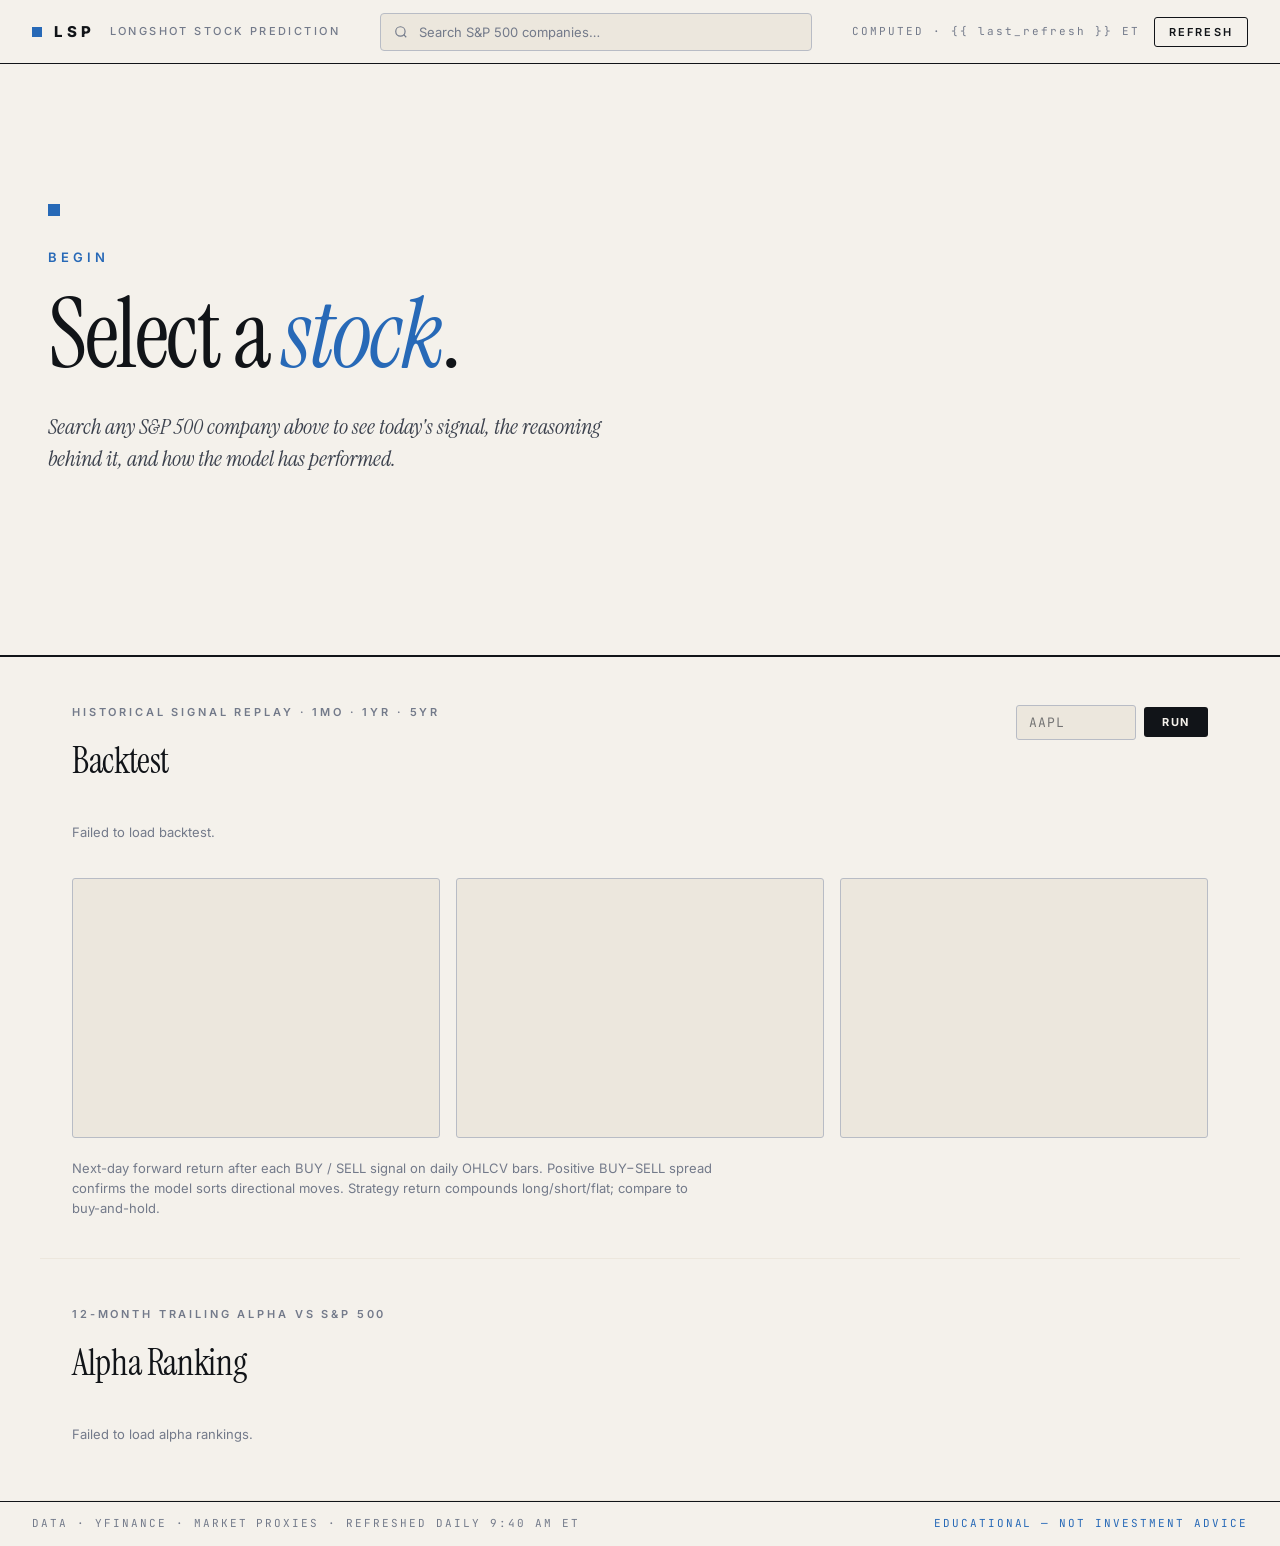
==== commit bf9f8dca: "Remove Explore nav dropdown entirely Co-Authored-By: Claude Sonnet 4.6 <noreply@anthropic.com>" ====
--- a/templates/index.html
+++ b/templates/index.html
@@ -16,30 +16,6 @@
     <div class="topbar-left">
       <span class="logo">LSP</span>
       <span class="logo-sub">Longshot Stock Prediction</span>
-      <div class="nav-dropdown" id="nav-dropdown">
-        <button class="nav-dropdown-btn" id="nav-dropdown-btn">
-          Explore
-          <svg width="10" height="10" viewBox="0 0 10 10" fill="none" style="margin-left:5px;">
-            <path d="M2 3.5L5 6.5L8 3.5" stroke="currentColor" stroke-width="1.5" stroke-linecap="round"/>
-          </svg>
-        </button>
-        <div class="nav-dropdown-menu" id="nav-dropdown-menu">
-          <a href="/backtest" class="nav-dropdown-item">
-            <span class="nav-item-icon">📈</span>
-            <span>
-              <div class="nav-item-title">Backtest</div>
-              <div class="nav-item-sub">1mo · 1yr · 5yr signal replay</div>
-            </span>
-          </a>
-          <a href="/alpha" class="nav-dropdown-item">
-            <span class="nav-item-icon">🏆</span>
-            <span>
-              <div class="nav-item-title">Alpha Ranking</div>
-              <div class="nav-item-sub">Top &amp; bottom 10 by 12-month alpha</div>
-            </span>
-          </a>
-        </div>
-      </div>
     </div>
     <div class="topbar-search" id="search-wrapper">
       <svg class="search-icon" width="14" height="14" viewBox="0 0 24 24" fill="none" stroke="currentColor" stroke-width="2">
@@ -262,14 +238,5 @@
   </footer>
 
   <script src="/static/js/app.js"></script>
-  <script>
-    // Nav dropdown toggle
-    const navDropdown = document.getElementById('nav-dropdown');
-    document.getElementById('nav-dropdown-btn').addEventListener('click', (e) => {
-      e.stopPropagation();
-      navDropdown.classList.toggle('open');
-    });
-    document.addEventListener('click', () => navDropdown.classList.remove('open'));
-  </script>
 </body>
 </html>
